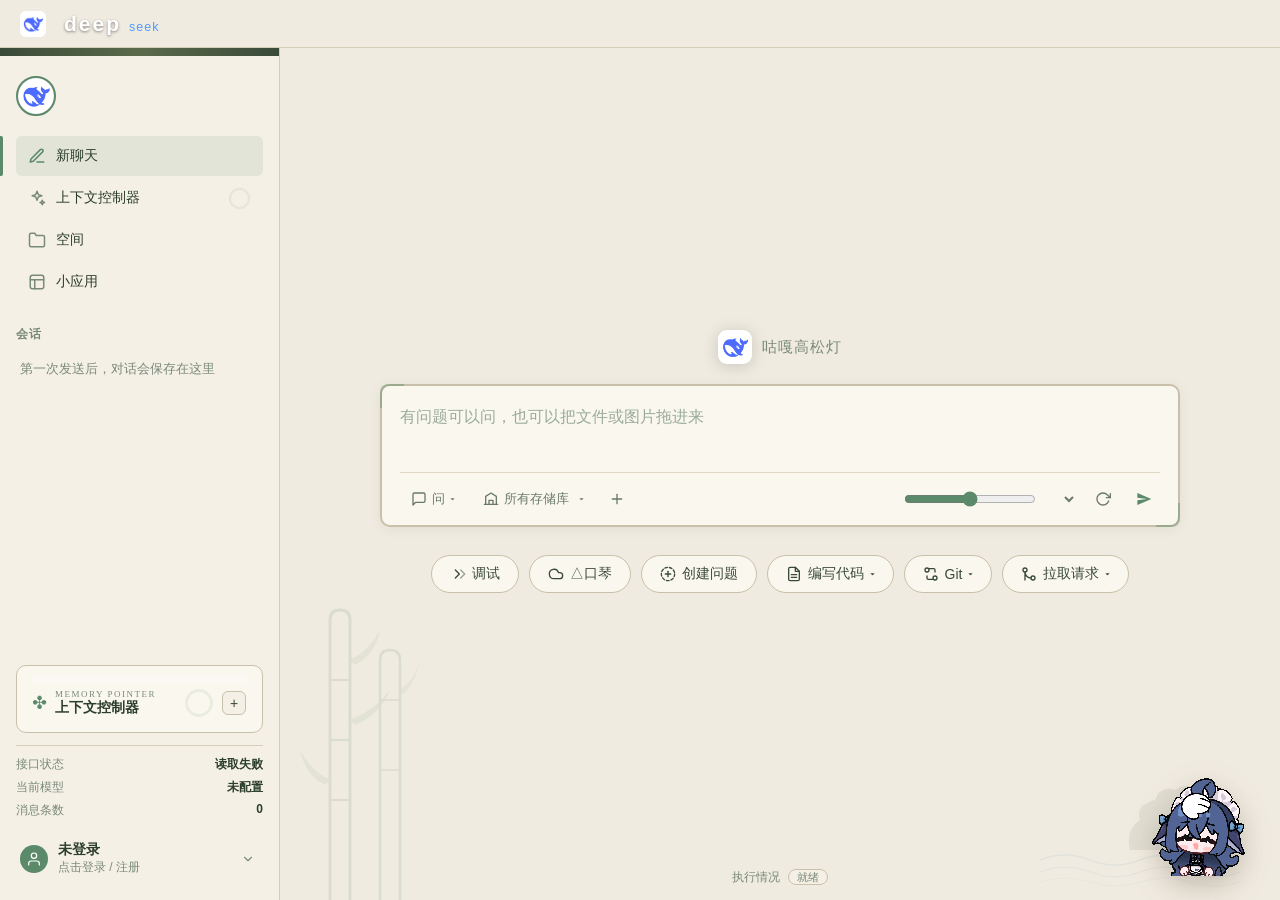
==== index.html @ 3980b086 "Add files via upload" ====
<!DOCTYPE html>
<html lang="zh-CN" data-theme="jiangnan">
<head>
<meta charset="UTF-8">
<meta name="viewport" content="width=device-width, initial-scale=1.0">
<title>DSH大骚货频道</title>
<link rel="stylesheet" href="https://miaoda.feishu.cn/fonts/css2?family=Noto+Serif+SC:wght@400;600;700;900&family=Noto+Sans+SC:wght@300;400;500;700&display=swap">
<link rel="stylesheet" href="/theme.css">
<link rel="stylesheet" href="/app.css">
<link rel="stylesheet" href="/pet.css">
<link rel="stylesheet" href="/auth.css">
</head>
<body>

<!-- ===== 顶部标题栏 ===== -->
<div class="theme-bar">
  <!-- 左上角 Logo：换成自己的图片 → 改 web/theme.js 顶部的 BRAND_LOGO_SRC（详见 web/assets/brand/README.md） -->
  <img id="brandLogo" class="brand-logo" src="/assets/brand/logo.svg" alt="" draggable="false" />
  <!-- Logo 后面的两段标题：第一段加粗白字更大，第二段常规蓝字更小，两段文字底部对齐（基线对齐）。
       改文案直接改这两行即可。 -->
  <div class="brand-title" aria-label="deepseek">
    <span class="brand-title-main">deep</span><span class="brand-title-sub">seek</span>
  </div>
</div>

<div class="app">
  <!-- ===== 左侧边栏 ===== -->
  <aside class="sidebar">
    <!-- 左侧圆标：换成自己的图片 → 改 web/theme.js 顶部的 BRAND_MARK_SRC（详见 web/assets/brand/README.md） -->
    <div class="sidebar-avatar"><img id="brandMark" class="brand-mark" src="/assets/brand/logo.svg" alt="DSH" draggable="false" /></div>

    <nav class="sidebar-nav" aria-label="主导航">
      <button class="nav-item" type="button" id="navNewChat">
        <svg viewBox="0 0 24 24" fill="none" stroke-width="2" stroke-linecap="round" stroke-linejoin="round"><path d="M12 20h9"/><path d="M16.5 3.5a2.121 2.121 0 0 1 3 3L7 19l-4 1 1-4L16.5 3.5z"/></svg>
        新聊天
      </button>
      <button class="nav-item" type="button" id="navController" aria-expanded="false" aria-controls="contextController">
        <svg viewBox="0 0 24 24" fill="none" stroke-width="2" stroke-linecap="round" stroke-linejoin="round"><path d="M12 3l1.9 4.6L18.5 9l-4.6 1.4L12 15l-1.9-4.6L5.5 9l4.6-1.4z"/><path d="M19 15l.95 2.3L22 18l-2.05.7L19 21l-.95-2.3L16 18l2.05-.7z"/></svg>
        上下文控制器
        <!-- 占用率改成圈形进度条，鼠标移上去才显示百分比（数字由 app.js 更新） -->
        <span class="ring-badge nav-ring" id="navControllerRing" role="img" aria-label="上下文占用 0%" data-tip="0%">
          <svg viewBox="0 0 36 36" aria-hidden="true"><circle class="ring-track" cx="18" cy="18" r="15"></circle><circle class="ring-bar" id="navRingBar" cx="18" cy="18" r="15"></circle></svg>
        </span>
      </button>
      <button class="nav-item" type="button" id="navSpace">
        <svg viewBox="0 0 24 24" fill="none" stroke-width="2" stroke-linecap="round" stroke-linejoin="round"><path d="M22 19a2 2 0 0 1-2 2H4a2 2 0 0 1-2-2V5a2 2 0 0 1 2-2h5l2 3h9a2 2 0 0 1 2 2z"/></svg>
        空间
      </button>
      <!-- 预留的小应用页入口：点击 = location.href="/lab"（替换当前页，不新开标签）。
           新应用的接入点全在 web/lab.js（顶部 LAB_APP）与 web/assets/lab/，详见 web/lab/README.md -->
      <button class="nav-item" type="button" id="navLab" title="打开预留的小应用页（当前页替换）">
        <svg viewBox="0 0 24 24" fill="none" stroke-width="2" stroke-linecap="round" stroke-linejoin="round"><rect x="3" y="3" width="18" height="18" rx="3"/><path d="M3 9h18"/><path d="M9 21V9"/></svg>
        小应用
      </button>
    </nav>

    <div class="history-group">会话</div>
    <div id="savedConversation" class="history-list" aria-live="polite">
      <div class="history-empty">第一次发送后，对话会保存在这里</div>
    </div>
    <span id="savedConversationMeta" class="visually-hidden">等待第一段对话</span>

    <!-- 上下文控制器：收起时仍显示记忆占用可视化 -->
    <section id="contextController" class="context-controller collapsed" aria-label="上下文控制器">
      <div id="controllerHandle" class="controller-head" title="上下文控制器">
        <span class="controller-pin">✣</span>
        <div class="controller-title">
          <span class="kicker">MEMORY POINTER</span>
          <h3>上下文控制器</h3>
        </div>
        <!-- 同样是圈形进度条：悬停显示百分比 -->
        <span class="ring-badge controller-ring" id="collapsedPercent" role="img" aria-label="上下文占用 0%" data-tip="0%">
          <svg viewBox="0 0 36 36" aria-hidden="true"><circle class="ring-track" cx="18" cy="18" r="15"></circle><circle class="ring-bar" id="collapsedRingBar" cx="18" cy="18" r="15"></circle></svg>
        </span>
        <button id="toggleController" class="icon-button" type="button" aria-label="展开或收起控制器">+</button>
        <span class="controller-progress"><i id="collapsedBar"></i></span>
      </div>
      <div class="controller-body">
        <div class="memory-meter">
          <div class="meter-label"><span>记忆占用</span><strong id="memoryPercent">0%</strong></div>
          <div class="meter"><i id="memoryBar"></i></div>
        </div>
        <label class="range-label" for="keepRecent">保留最近 <output id="keepRecentValue">8</output> 条消息</label>
        <input id="keepRecent" type="range" min="2" max="20" value="8" />
        <button id="compressButton" class="compress-button" type="button">▦ 立即压缩上下文</button>
        <button id="clearContextButton" class="delete-button" type="button">✕ 清空当前上下文</button>
        <p id="compressionNote" class="controller-note">压缩会把较早消息整理成摘要，最近对话保持原样。</p>
      </div>
    </section>

    <div class="sidebar-status">
      <div><span>接口状态</span><strong id="connectionLabel">读取中</strong></div>
      <div><span>当前模型</span><strong id="activeModel">读取中</strong></div>
      <div><span>消息条数</span><strong id="messageCount">0</strong></div>
    </div>

    <div class="sidebar-bottom">
      <div class="user-row" id="userRow" role="button" tabindex="0">
        <div class="user-avatar" id="userAvatar" aria-hidden="true">
          <svg viewBox="0 0 24 24" fill="none" stroke-width="1.8" stroke-linecap="round" stroke-linejoin="round"><path d="M20 21v-2a4 4 0 0 0-4-4H8a4 4 0 0 0-4 4v2"/><circle cx="12" cy="7" r="4"/></svg>
        </div>
        <div class="user-info">
          <div class="name" id="userName">未登录</div>
          <div class="sub" id="userSub">点击登录 / 注册</div>
        </div>
        <svg class="arrow" viewBox="0 0 24 24" fill="none" stroke-width="2" stroke-linecap="round" stroke-linejoin="round"><polyline points="6 9 12 15 18 9"/></svg>
      </div>
      <div class="user-menu" id="userMenu">
        <div class="user-menu-title">界面风格</div>
        <div class="user-menu-item" data-theme-menu="jiangnan"><span class="theme-dot" style="background:#5a8a6a"></span>江南园林<span class="check">✓</span></div>
        <div class="user-menu-item" data-theme-menu="palace"><span class="theme-dot" style="background:#b8860b"></span>皇家宫廷<span class="check">✓</span></div>
        <div class="user-menu-item" data-theme-menu="huizhou"><span class="theme-dot" style="background:#5a5a50"></span>徽派民居<span class="check">✓</span></div>
        <div class="user-menu-item" data-theme-menu="minnan"><span class="theme-dot" style="background:#b5493a"></span>闽南古厝<span class="check">✓</span></div>
        <div class="user-menu-item" data-theme-menu="zen"><span class="theme-dot" style="background:#6b8e5a"></span>禅意寺院<span class="check">✓</span></div>
        <div class="user-menu-divider"></div>
        <div class="user-menu-item" data-menu-url="/tuner" title="打开 /tuner 页面，自己调聊天气泡和输入框的不透明度">
          <svg class="icon" viewBox="0 0 24 24" fill="none" stroke-width="2" stroke-linecap="round" stroke-linejoin="round"><circle cx="12" cy="12" r="9"/><path d="M12 3v18"/><path d="M3 12h18" opacity=".5"/></svg>
          聊天透明度调节
        </div>
        <div class="user-menu-divider"></div>
        <div class="user-menu-item" data-menu-action="个人设置">
          <svg class="icon" viewBox="0 0 24 24" fill="none" stroke-width="2" stroke-linecap="round" stroke-linejoin="round"><circle cx="12" cy="12" r="3"/><path d="M19.4 15a1.65 1.65 0 0 0 .33 1.82l.06.06a2 2 0 0 1 0 2.83 2 2 0 0 1-2.83 0l-.06-.06a1.65 1.65 0 0 0-1.82-.33 1.65 1.65 0 0 0-1 1.51V21a2 2 0 0 1-2 2 2 2 0 0 1-2-2v-.09A1.65 1.65 0 0 0 9 19.4a1.65 1.65 0 0 0-1.82.33l-.06.06a2 2 0 0 1-2.83 0 2 2 0 0 1 0-2.83l.06-.06a1.65 1.65 0 0 0 .33-1.82 1.65 1.65 0 0 0-1.51-1H3a2 2 0 0 1-2-2 2 2 0 0 1 2-2h.09A1.65 1.65 0 0 0 4.6 9a1.65 1.65 0 0 0-.33-1.82l-.06-.06a2 2 0 0 1 0-2.83 2 2 0 0 1 2.83 0l.06.06a1.65 1.65 0 0 0 1.82.33H9a1.65 1.65 0 0 0 1-1.51V3a2 2 0 0 1 2-2 2 2 0 0 1 2 2v.09a1.65 1.65 0 0 0 1 1.51 1.65 1.65 0 0 0 1.82-.33l.06-.06a2 2 0 0 1 2.83 0 2 2 0 0 1 0 2.83l-.06.06a1.65 1.65 0 0 0-.33 1.82V9a1.65 1.65 0 0 0 1.51 1H21a2 2 0 0 1 2 2 2 2 0 0 1-2 2h-.09a1.65 1.65 0 0 0-1.51 1z"/></svg>
          个人设置
        </div>
        <div class="user-menu-item" data-menu-action="登录 / 注册" id="menuLoginItem">
          <svg class="icon" viewBox="0 0 24 24" fill="none" stroke-width="2" stroke-linecap="round" stroke-linejoin="round"><path d="M15 3h4a2 2 0 0 1 2 2v14a2 2 0 0 1-2 2h-4"/><polyline points="10 17 15 12 10 7"/><line x1="15" y1="12" x2="3" y2="12"/></svg>
          登录 / 注册
        </div>
        <div class="user-menu-item" data-menu-action="消息通知">
          <svg class="icon" viewBox="0 0 24 24" fill="none" stroke-width="2" stroke-linecap="round" stroke-linejoin="round"><path d="M18 8A6 6 0 0 0 6 8c0 7-3 9-3 9h18s-3-2-3-9"/><path d="M13.73 21a2 2 0 0 1-3.46 0"/></svg>
          消息通知
        </div>
        <div class="user-menu-divider"></div>
        <div class="user-menu-item" data-menu-action="帮助与反馈">
          <svg class="icon" viewBox="0 0 24 24" fill="none" stroke-width="2" stroke-linecap="round" stroke-linejoin="round"><circle cx="12" cy="12" r="10"/><path d="M9.09 9a3 3 0 0 1 5.83 1c0 2-3 3-3 3"/><line x1="12" y1="17" x2="12.01" y2="17"/></svg>
          帮助与反馈
        </div>
        <div class="user-menu-item danger" data-menu-action="退出登录">
          <svg class="icon" viewBox="0 0 24 24" fill="none" stroke-width="2" stroke-linecap="round" stroke-linejoin="round"><path d="M9 21H5a2 2 0 0 1-2-2V5a2 2 0 0 1 2-2h4"/><polyline points="16 17 21 12 16 7"/><line x1="21" y1="12" x2="9" y2="12"/></svg>
          退出登录
        </div>
      </div>
    </div>
  </aside>

  <!-- ===== 右侧主区：整区为对话框 ===== -->
  <main class="main">
    <div class="main-decor" aria-hidden="true">
      <!-- 江南园林：竹子 + 水波纹 + 假山 -->
      <svg class="decor-jiangnan" style="left:20px;bottom:0;width:120px;height:300px;opacity:.15" viewBox="0 0 120 300" fill="none">
        <path d="M30 300 L30 20 Q30 10 40 10 Q50 10 50 20 L50 300" stroke="#5a8a6a" stroke-width="3"/>
        <path d="M30 80 L50 80" stroke="#5a8a6a" stroke-width="2"/>
        <path d="M30 140 L50 140" stroke="#5a8a6a" stroke-width="2"/>
        <path d="M30 200 L50 200" stroke="#5a8a6a" stroke-width="2"/>
        <path d="M50 60 Q70 50 80 30 Q75 55 55 65" fill="#5a8a6a" opacity=".6"/>
        <path d="M50 120 Q75 110 90 90 Q80 115 55 125" fill="#5a8a6a" opacity=".6"/>
        <path d="M30 180 Q10 170 0 150 Q5 175 25 185" fill="#5a8a6a" opacity=".6"/>
        <path d="M80 300 L80 60 Q80 50 90 50 Q100 50 100 60 L100 300" stroke="#5a8a6a" stroke-width="2.5"/>
        <path d="M80 100 L100 100" stroke="#5a8a6a" stroke-width="1.5"/>
        <path d="M80 170 L100 170" stroke="#5a8a6a" stroke-width="1.5"/>
        <path d="M100 90 Q115 80 120 60 Q115 85 102 95" fill="#5a8a6a" opacity=".5"/>
      </svg>
      <svg class="decor-jiangnan" style="right:40px;bottom:10px;width:200px;height:60px;opacity:.12" viewBox="0 0 200 60" fill="none">
        <path d="M0 30 Q25 20 50 30 Q75 40 100 30 Q125 20 150 30 Q175 40 200 30" stroke="#7ba7c4" stroke-width="1.5" fill="none"/>
        <path d="M0 42 Q25 32 50 42 Q75 52 100 42 Q125 32 150 42 Q175 52 200 42" stroke="#7ba7c4" stroke-width="1" fill="none"/>
        <path d="M0 52 Q25 44 50 52 Q75 60 100 52 Q125 44 150 52 Q175 60 200 52" stroke="#7ba7c4" stroke-width="1" fill="none" opacity=".6"/>
      </svg>
      <svg class="decor-jiangnan" style="right:60px;bottom:50px;width:100px;height:80px;opacity:.1" viewBox="0 0 100 80" fill="#5a6a5a">
        <path d="M10 80 Q5 60 20 50 Q15 35 35 30 Q40 15 55 20 Q70 10 80 25 Q95 30 90 50 Q95 65 85 80 Z"/>
      </svg>

      <!-- 皇家宫廷：云龙纹 + 角花 -->
      <svg class="decor-palace" style="left:30px;top:60px;width:160px;height:160px;opacity:.08" viewBox="0 0 160 160" fill="none">
        <circle cx="80" cy="80" r="70" stroke="#b8860b" stroke-width="2"/>
        <path d="M40 80 Q50 50 80 50 Q110 50 120 80 Q110 110 80 110 Q50 110 40 80" stroke="#b8860b" stroke-width="1.5" fill="none"/>
        <path d="M55 80 Q62 62 80 62 Q98 62 105 80 Q98 98 80 98 Q62 98 55 80" stroke="#b8860b" stroke-width="1" fill="none"/>
        <path d="M80 30 L80 45 M80 115 L80 130 M30 80 L45 80 M115 80 L130 80" stroke="#b8860b" stroke-width="2"/>
      </svg>
      <svg class="decor-palace" style="right:30px;top:60px;width:160px;height:160px;opacity:.08" viewBox="0 0 160 160" fill="none">
        <circle cx="80" cy="80" r="70" stroke="#b8860b" stroke-width="2"/>
        <path d="M40 80 Q50 50 80 50 Q110 50 120 80 Q110 110 80 110 Q50 110 40 80" stroke="#b8860b" stroke-width="1.5" fill="none"/>
        <path d="M80 30 L80 45 M80 115 L80 130 M30 80 L45 80 M115 80 L130 80" stroke="#b8860b" stroke-width="2"/>
      </svg>
      <svg class="decor-palace" style="left:0;top:48px;width:80px;height:80px;opacity:.15" viewBox="0 0 80 80" fill="none">
        <path d="M0 0 L80 0 L80 10 L10 10 L10 80 L0 80 Z" fill="#8c2318"/>
        <path d="M20 20 Q40 20 40 40 Q40 20 60 20 Q60 40 40 40 Q60 40 60 60 Q40 60 40 40 Q40 60 20 60 Q20 40 40 40 Q20 40 20 20" fill="#d4a017" opacity=".5"/>
      </svg>

      <!-- 徽派民居：水墨晕染 + 马头墙 -->
      <svg class="decor-huizhou" style="right:0;top:48px;width:300px;height:200px;opacity:.06" viewBox="0 0 300 200">
        <ellipse cx="200" cy="80" rx="120" ry="60" fill="#3a3a3a"/>
        <ellipse cx="250" cy="120" rx="80" ry="40" fill="#3a3a3a" opacity=".7"/>
      </svg>
      <svg class="decor-huizhou" style="left:0;bottom:0;width:100%;height:40px;opacity:.08" viewBox="0 0 800 40" preserveAspectRatio="none">
        <path d="M0 40 L0 25 L60 25 L60 10 L120 10 L120 20 L200 20 L200 5 L280 5 L280 18 L360 18 L360 12 L440 12 L440 22 L520 22 L520 8 L600 8 L600 20 L680 20 L680 15 L760 15 L760 25 L800 25 L800 40 Z" fill="#2a2a2a"/>
      </svg>

      <!-- 闽南古厝：燕尾脊 + 剪粘花 -->
      <svg class="decor-minnan" style="left:50%;top:48px;transform:translateX(-50%);width:400px;height:50px;opacity:.12" viewBox="0 0 400 50" fill="none">
        <path d="M0 50 Q20 40 30 20 Q40 35 60 30 L340 30 Q360 35 370 20 Q380 40 400 50" stroke="#8a3528" stroke-width="3" fill="none"/>
        <path d="M60 30 L340 30 L335 38 L65 38 Z" fill="#b5493a" opacity=".5"/>
        <path d="M180 30 Q200 15 220 30" stroke="#d4a017" stroke-width="2" fill="none"/>
      </svg>
      <svg class="decor-minnan" style="right:40px;bottom:60px;width:80px;height:80px;opacity:.15" viewBox="0 0 80 80">
        <circle cx="40" cy="40" r="30" fill="none" stroke="#d4a017" stroke-width="2"/>
        <path d="M40 15 L45 35 L65 40 L45 45 L40 65 L35 45 L15 40 L35 35 Z" fill="#b5493a" opacity=".6"/>
        <circle cx="40" cy="40" r="8" fill="#d4a017"/>
      </svg>

      <!-- 禅意寺院：石灯笼 + 竹影 -->
      <svg class="decor-zen" style="left:30px;bottom:30px;width:80px;height:160px;opacity:.12" viewBox="0 0 80 160" fill="#4a3e30">
        <rect x="30" y="140" width="20" height="15" rx="2"/>
        <rect x="25" y="125" width="30" height="8" rx="1"/>
        <rect x="28" y="80" width="24" height="45" rx="2"/>
        <rect x="22" y="70" width="36" height="10" rx="2"/>
        <path d="M18 70 L40 45 L62 70 Z"/>
        <rect x="36" y="35" width="8" height="12" rx="1"/>
        <circle cx="40" cy="28" r="6"/>
      </svg>
      <svg class="decor-zen" style="right:20px;top:60px;width:100px;height:250px;opacity:.1" viewBox="0 0 100 250" fill="none">
        <path d="M50 250 L50 20" stroke="#6b8e5a" stroke-width="3"/>
        <path d="M50 70 L50 75 M50 130 L50 135 M50 190 L50 195" stroke="#6b8e5a" stroke-width="2"/>
        <path d="M50 50 Q70 40 85 20 Q78 45 55 55" fill="#6b8e5a" opacity=".5"/>
        <path d="M50 110 Q30 100 15 80 Q22 105 45 115" fill="#6b8e5a" opacity=".5"/>
        <path d="M50 170 Q75 160 90 140 Q82 165 55 175" fill="#6b8e5a" opacity=".5"/>
      </svg>
    </div>

    <!-- 聊天背景层：由「思考强度」档位决定图片（需开启右侧开关） -->
    <div class="chat-bg" id="chatBg" aria-hidden="true"></div>

    <!-- 拖拽文件到页面任意位置时出现的提示层（app.js 控制 .main 上的 drop-active） -->
    <div class="drop-overlay" id="dropOverlay" aria-hidden="true">
      <div class="drop-card">
        <svg viewBox="0 0 24 24" fill="none" stroke="currentColor" stroke-width="1.6" stroke-linecap="round" stroke-linejoin="round"><path d="M21 15v4a2 2 0 0 1-2 2H5a2 2 0 0 1-2-2v-4"/><polyline points="7 10 12 15 17 10"/><line x1="12" y1="15" x2="12" y2="3"/></svg>
        <strong>松开即可添加文件</strong>
        <span>文本会读成附件内容，图片会生成小预览</span>
      </div>
    </div>

    <section class="conversation-workspace" id="conversationWorkspace">
      <!-- 对话消息流（有消息后铺满右侧） -->
      <div id="messages" class="messages" aria-live="polite"></div>

      <!-- 输入区：初始居中，开聊后沉入底部 -->
      <div class="center-content" id="centerContent">
        <!-- 小 logo + 一句话同排显示（logo + 文字），图片地址跟左上角同一个常量 BRAND_LOGO_SRC -->
        <div class="center-head">
          <div class="center-icon">
            <img id="centerLogo" class="center-logo" src="/assets/brand/logo.svg" alt="" draggable="false" />
          </div>
          <p class="center-slogan">咕嘎高松灯</p>
        </div>

        <form id="chatForm" class="input-frame">
          <!-- 拖进来的文件 / 图片会变成这里的「附件小卡片」，发送时一起带给模型 -->
          <div id="attachList" class="attach-list" hidden></div>
          <textarea id="messageInput" class="input-area" rows="2" placeholder="有问题可以问，也可以把文件或图片拖进来" aria-label="输入消息"></textarea>
          <div class="input-toolbar">
            <div class="toolbar-left">
              <!-- 「问」：点开是随机日常问题，点一条只会填进输入框，不会自动发送（逻辑在 app.js 的 setupAskMenu） -->
              <button class="tb-btn" type="button" id="askButton" aria-haspopup="true" aria-expanded="false" aria-controls="askMenu" title="随机日常问题">
                <svg viewBox="0 0 24 24" fill="none" stroke="currentColor" stroke-width="2" stroke-linecap="round" stroke-linejoin="round"><path d="M21 15a2 2 0 0 1-2 2H7l-4 4V5a2 2 0 0 1 2-2h14a2 2 0 0 1 2 2z"/></svg>
                问 <span style="font-size:10px">▾</span>
              </button>
              <!-- 随机问题菜单（内容由 app.js 生成，默认收起） -->
              <div class="ask-menu" id="askMenu" role="menu" hidden></div>
              <button class="tb-btn" type="button" id="repoButton" title="选择要保存到本机的文件夹（默认保存位置）">
                <svg viewBox="0 0 24 24" fill="none" stroke="currentColor" stroke-width="2" stroke-linecap="round" stroke-linejoin="round"><path d="M2 20h20"/><path d="M4 20V8l8-5 8 5v12"/><path d="M9 20v-6h6v6"/></svg>
                所有存储库 <span id="repoName" class="repo-name"></span> <span style="font-size:10px">▾</span>
              </button>
              <button class="tb-btn plus" type="button" id="attachButton" title="添加文件 / 图片（也可以直接拖进输入框）">
                <svg viewBox="0 0 24 24" fill="none" stroke="currentColor" stroke-width="2" stroke-linecap="round"><line x1="12" y1="5" x2="12" y2="19"/><line x1="5" y1="12" x2="19" y2="12"/></svg>
              </button>
              <!-- 「＋」和拖拽共用的隐藏文件选择框 -->
              <input id="attachInput" type="file" multiple hidden />
            </div>
            <div class="toolbar-right">
              <!-- 思考强度：只保留一条可拖动的条，放在模型选择左边（真实作用于模型的 thinking / reasoning_effort / max_tokens） -->
              <div class="mind-inline">
                <input id="mindRange" class="mind-range" type="range" min="1" max="5" step="1" value="3"
                       aria-label="思考强度" title="思考强度（拖动即可真实调整模型的思考长度与 token 消耗）" />
              </div>
              <select id="modelSelect" class="model-select" aria-label="选择模型" title="选择聊天模型"></select>
              <button class="tb-btn" type="button" id="scrollLatestBtn" title="回到最新">
                <svg viewBox="0 0 24 24" fill="none" stroke="currentColor" stroke-width="2" stroke-linecap="round" stroke-linejoin="round"><polyline points="23 4 23 10 17 10"/><path d="M20.49 15a9 9 0 1 1-2.12-9.36L23 10"/></svg>
              </button>
              <button id="sendButton" class="tb-btn send" type="submit" title="发送">
                <svg viewBox="0 0 24 24" fill="currentColor"><path d="M2.01 21L23 12 2.01 3 2 10l15 2-15 2z"/></svg>
              </button>
            </div>
          </div>
        </form>

        <div class="quick-actions">
          <button class="qa-btn" type="button">
            <svg viewBox="0 0 24 24" fill="none" stroke="currentColor" stroke-width="2" stroke-linecap="round" stroke-linejoin="round"><path d="m8 18 6-6-6-6"/><path d="m16 18 6-6-6-6" opacity=".5"/></svg>
            调试
          </button>
          <button class="qa-btn" type="button">
            <svg viewBox="0 0 24 24" fill="none" stroke="currentColor" stroke-width="2" stroke-linecap="round" stroke-linejoin="round"><path d="M17.5 19H9a7 7 0 1 1 6.71-9h1.79a4.5 4.5 0 1 1 0 9Z"/></svg>
            △口琴
          </button>
          <button class="qa-btn" type="button">
            <svg viewBox="0 0 24 24" fill="none" stroke="currentColor" stroke-width="2" stroke-linecap="round" stroke-linejoin="round"><circle cx="12" cy="12" r="10" stroke-dasharray="4 3"/><line x1="12" y1="8" x2="12" y2="16"/><line x1="8" y1="12" x2="16" y2="12"/></svg>
            创建问题
          </button>
          <button class="qa-btn" type="button">
            <svg viewBox="0 0 24 24" fill="none" stroke="currentColor" stroke-width="2" stroke-linecap="round" stroke-linejoin="round"><path d="M14 2H6a2 2 0 0 0-2 2v16a2 2 0 0 0 2 2h12a2 2 0 0 0 2-2V8z"/><polyline points="14 2 14 8 20 8"/><line x1="16" y1="13" x2="8" y2="13"/><line x1="16" y1="17" x2="8" y2="17"/></svg>
            编写代码 <span style="font-size:10px">▾</span>
          </button>
          <button class="qa-btn" type="button">
            <svg viewBox="0 0 24 24" fill="none" stroke="currentColor" stroke-width="2" stroke-linecap="round" stroke-linejoin="round"><circle cx="18" cy="18" r="3"/><circle cx="6" cy="6" r="3"/><path d="M18 9V6a2 2 0 0 0-2-2H8"/><path d="M6 15v3a2 2 0 0 0 2 2h8"/></svg>
            Git <span style="font-size:10px">▾</span>
          </button>
          <button class="qa-btn" type="button">
            <svg viewBox="0 0 24 24" fill="none" stroke="currentColor" stroke-width="2" stroke-linecap="round" stroke-linejoin="round"><circle cx="18" cy="18" r="3"/><circle cx="6" cy="6" r="3"/><path d="M6 21V9a9 9 0 0 0 9 9"/></svg>
            拉取请求 <span style="font-size:10px">▾</span>
          </button>
        </div>
      </div>

      <p class="footer-note">执行情况<span id="typingState" class="typing-state">就绪</span></p>
    </section>
  </main>
</div>

<!-- 登录 / 注册弹窗 -->
<div class="auth-mask" id="authMask" aria-hidden="true">
  <div class="auth-card" role="dialog" aria-modal="true" aria-labelledby="authTitle">
    <button class="auth-close" id="authClose" type="button" aria-label="关闭">×</button>
    <div class="auth-logo">大肥鱼频道</div>
    <h2 class="auth-title" id="authTitle">欢迎回来</h2>
    <p class="auth-subtitle" id="authSubtitle">登录后，左下角会显示你的头像和名字</p>

    <div class="auth-tabs" id="authTabs">
      <button class="auth-tab is-active" type="button" data-auth-tab="register">手机号注册</button>
      <button class="auth-tab" type="button" data-auth-tab="login">手机号登录</button>
    </div>

    <form class="auth-form" id="authForm" novalidate>
      <label class="auth-field">
        <span class="auth-label">手机号</span>
        <input id="authPhone" class="auth-input" type="tel" inputmode="numeric" maxlength="11" placeholder="请输入 11 位手机号" autocomplete="tel" />
      </label>

      <label class="auth-field" data-register-only>
        <span class="auth-label">验证码</span>
        <span class="auth-code-row">
          <input id="authCode" class="auth-input" type="text" inputmode="numeric" maxlength="6" placeholder="6 位验证码" />
          <button id="authSendCode" class="auth-code-btn" type="button">获取验证码</button>
        </span>
      </label>

      <label class="auth-field">
        <span class="auth-label">密码</span>
        <input id="authPassword" class="auth-input" type="password" maxlength="32" placeholder="至少 6 位" autocomplete="current-password" />
      </label>

      <label class="auth-field" data-register-only>
        <span class="auth-label">昵称</span>
        <input id="authName" class="auth-input" type="text" maxlength="16" placeholder="显示在左下角的名字（可留空）" />
      </label>

      <p class="auth-note" id="authNote" role="status"></p>
      <button class="auth-submit" id="authSubmit" type="submit">注册并登录</button>
    </form>

    <div class="auth-divider"><span>或</span></div>
    <button class="auth-wechat" id="authWechat" type="button">
      <svg viewBox="0 0 24 24" fill="currentColor" aria-hidden="true"><path d="M8.7 4C4.9 4 1.8 6.6 1.8 9.8c0 1.8 1 3.4 2.6 4.5l-.7 2 2.3-1.2c.8.2 1.6.3 2.4.3h.5a5.6 5.6 0 0 1-.2-1.5c0-3.1 3-5.6 6.7-5.6h.6C15.4 5.7 12.4 4 8.7 4Zm-2.3 3.4a.9.9 0 1 1 0 1.8.9.9 0 0 1 0-1.8Zm4.6 0a.9.9 0 1 1 0 1.8.9.9 0 0 1 0-1.8Z"/><path d="M22.2 14c0-2.7-2.7-4.9-5.9-4.9s-5.9 2.2-5.9 4.9 2.7 4.9 5.9 4.9c.7 0 1.4-.1 2-.3l1.9 1-.5-1.7c1.5-.9 2.5-2.3 2.5-3.9Zm-7.8-1.6a.8.8 0 1 1 0 1.6.8.8 0 0 1 0-1.6Zm3.9 0a.8.8 0 1 1 0 1.6.8.8 0 0 1 0-1.6Z"/></svg>
      微信登录
    </button>
    <p class="auth-tip" id="authWechatTip">检测中…</p>
  </div>
</div>

<!-- 设置弹窗：个人信息在账号与登录上面 -->
<div class="auth-mask" id="settingsMask" aria-hidden="true">
  <div class="auth-card" role="dialog" aria-modal="true" aria-labelledby="settingsTitle">
    <button class="auth-close" id="settingsClose" type="button" aria-label="关闭">×</button>
    <div class="auth-logo">大肥鱼频道</div>
    <h2 class="auth-title" id="settingsTitle">设置</h2>
    <p class="auth-subtitle">管理个人信息与登录方式</p>

    <!-- ① 个人信息 -->
    <section class="settings-section">
      <div class="settings-section-title">个人信息</div>
      <div class="settings-profile">
        <div class="auth-account-avatar" id="profileAvatar"></div>
        <div>
          <div class="auth-account-name" id="profileName">未登录</div>
          <div class="auth-account-phone" id="profilePhone">登录后可设置头像与昵称</div>
        </div>
      </div>
      <label class="auth-field">
        <span class="auth-label">昵称</span>
        <input id="profileNameInput" class="auth-input" type="text" maxlength="16" placeholder="显示在左下角的名字" disabled />
      </label>
      <label class="auth-field">
        <span class="auth-label">头像</span>
        <span class="auth-upload-row">
          <input id="profileAvatarFile" type="file" accept="image/*" hidden />
          <button class="auth-code-btn" id="profileAvatarBtn" type="button" disabled>选择图片</button>
          <button class="auth-code-btn ghost" id="profileAvatarClear" type="button" disabled>恢复默认</button>
        </span>
      </label>
      <p class="auth-note" id="profileNote" role="status"></p>
      <button class="auth-submit" id="profileSave" type="button" disabled>保存个人信息</button>
    </section>

    <div class="settings-divider"></div>

    <!-- ② 账号与登录 -->
    <section class="settings-section">
      <div class="settings-section-title">账号与登录</div>
      <p class="settings-state" id="accountState">当前未登录</p>
      <button class="auth-submit" id="settingsLogin" type="button">登录 / 注册</button>
      <button class="auth-logout" id="settingsLogout" type="button" hidden>退出登录</button>
    </section>

    <div class="settings-divider"></div>

    <!-- ③ 思考强度与背景（输入框里只留一条可拖动的条，其余细节放这里） -->
    <section class="settings-section">
      <div class="settings-section-title">思考强度与背景</div>
      <p class="settings-state" id="mindSettingState">当前：均衡</p>
      <div class="mind-nodes" id="mindNodes" aria-label="思考强度档位"></div>
      <label class="mind-switch" title="开启后，切换档位会同时把聊天背景换成该档位的图片">
        <input type="checkbox" id="mindBgToggle" />
        <span class="mind-switch-track" aria-hidden="true"><i></i></span>
        <span class="mind-switch-text">背景随思考强度更换</span>
      </label>
      <p class="mind-usage" id="mindUsage">档位越高思维链越长，消耗的 token 与费用越多。</p>
    </section>
  </div>
</div>

<!-- 小宠物（点击互动） -->
<div id="pet" class="pet" role="button" tabindex="0" aria-label="小宠物，鼠标悬停查看余额和今日使用金额，点击可以和它说话">
  <div id="petBubble" class="pet-bubble" aria-live="polite"></div>
  <div id="petBody" class="pet-body"><img id="petImage" class="pet-image" alt="" draggable="false" /><div class="pet-fallback" aria-hidden="true"><span class="pet-fallback-hint">放 pet.png</span></div></div>
</div>

<!-- 不透明度调节的读写都在 tuner-store.js（页面地址 /tuner），必须先于其他脚本加载 -->
<script src="/tuner-store.js"></script>
<script src="/app.js"></script>
<script src="/theme.js"></script>
<script src="/auth.js"></script>
<script src="/pet.js"></script>
</body>
</html>
---- theme.css ----
/* ========== 全局重置与变量 ========== */
*,*::before,*::after{margin:0;padding:0;box-sizing:border-box}
/* hidden 属性兜底：组件自带的 display:flex/block 会盖掉 hidden 属性，
   导致「登录后隐藏 登录/注册 按钮」失效（左下角菜单项、设置弹窗里的按钮都踩过这个坑）。
   Normalize 也是这么做的，这条必须放在组件样式之前先声明。 */
[hidden]{display:none !important}
/* ── 自定义字体 Grasser ──────────────────────────────────────────────
   把字体文件放进 web/assets/fonts/（文件名用 Grasser.woff2 / Grasser.ttf / Grasser.otf 任一个），
   页面上的「聊天正文、logo 后面的标题、宠物气泡」就会自动用它。
   也可以把字体装进系统（家族名 Grasser），local() 那一项会直接命中。
   文件还没放时自动退回楷体兜底，不会报错。 */
@font-face{
  font-family:"Grasser";
  src:local("Grasser"),
      url("/assets/fonts/Grasser.woff2") format("woff2"),
      url("/assets/fonts/Grasser.ttf") format("truetype"),
      url("/assets/fonts/Grasser.otf") format("opentype");
  font-display:swap;
}
/* ── 思源黑体 ───────────────────────────────────────────────────
   「logo 后面的文字（左上角两段标题 + 中央一句话）」「宠物头顶气泡」都用它。
   优先级：系统里的思源黑体 / Source Han Sans SC → 目录里的字体文件 → Noto Sans SC 兜底。
   想用自定义文件：把字体放到 web/assets/fonts/ 并命名为下面两个名字之一（见该目录 README）。
   文件没放不会报错：local() 命中就直接用系统字体，否则只是控制台几条 404。 */
@font-face{
  font-family:"Source Han Sans SC";
  src:local("Source Han Sans SC"),
      local("Source Han Sans CN"),
      local("思源黑体"),
      url("/assets/fonts/SourceHanSansSC-Regular.woff2") format("woff2"),
      url("/assets/fonts/SourceHanSansSC-Regular.otf") format("opentype");
  font-display:swap;
}
:root{
  --font-serif:'Noto Serif SC',serif;
  --font-sans:'Noto Sans SC',sans-serif;
  /* Grasser：聊天正文 / 气泡上的名字 / 「问」菜单 */
  --font-grasser:"Grasser","楷体",KaiTi,"Kaiti SC","Noto Serif SC",serif;
  /* 思源黑体：logo 后面的文字 / 宠物气泡（系统没装时会退到 Noto Sans SC，观感几乎一样） */
  --font-hanhei:"Source Han Sans SC","Source Han Sans CN","思源黑体","Noto Sans CJK SC","Noto Sans SC","PingFang SC","Microsoft YaHei",sans-serif;
  --sidebar-w:280px;
  --radius:6px;
}
html,body{height:100%;overflow:hidden}
body{
  font-family:var(--font-sans);
  background:var(--bg-page);
  color:var(--text-primary);
  transition:background .5s ease,color .5s ease;
}
.visually-hidden{position:absolute;width:1px;height:1px;overflow:hidden;clip:rect(0 0 0 0);white-space:nowrap}

/* ========== 顶部标题栏 ========== */
.theme-bar{
  position:fixed;top:0;left:0;right:0;height:48px;z-index:100;
  display:flex;align-items:center;padding:0 20px;gap:8px;
  background:var(--bar-bg);
  border-bottom:1px solid var(--bar-border);
  backdrop-filter:blur(8px);
}
.theme-bar .logo{
  font-family:var(--font-serif);font-size:18px;font-weight:700;
  color:var(--bar-logo);letter-spacing:2px;
}
.theme-bar .logo span{font-size:12px;font-weight:400;opacity:.6;margin-left:6px;letter-spacing:1px}
/* 左上角品牌图：改高度即可整体缩放 */
.theme-bar .brand-logo{
  display:block;height:26px;width:auto;max-width:200px;
  border-radius:6px;user-select:none;-webkit-user-drag:none;
}
/* Logo 后面的两段标题：第一段加粗白字（更大），第二段常规蓝字（更小）。
   align-items:baseline 让两段文字底部（基线）保持水平，字体大小不同也不会错位。
   字体用思源黑体（变量见本文件顶部；改字体只改 --font-hanhei 即可）。 */
.brand-title{
  display:flex;align-items:baseline;gap:8px;
  margin-left:10px;line-height:1;user-select:none;white-space:nowrap;
}
.brand-title-main{
  font-family:var(--font-hanhei);font-size:21px;font-weight:700;
  color:#ffffff;letter-spacing:2px;
  text-shadow:0 1px 3px rgba(0,0,0,.45);
}
.brand-title-sub{
  font-family:var(--font-hanhei);font-size:12.5px;font-weight:400;
  color:#4f9bff;letter-spacing:1px;
}

/* ========== 主布局 ========== */
.app{display:flex;height:100vh;padding-top:48px}

/* ========== 左侧边栏 ========== */
.sidebar{
  width:var(--sidebar-w);min-width:var(--sidebar-w);height:calc(100vh - 48px);
  background:var(--sidebar-bg);border-right:1px solid var(--sidebar-border);
  display:flex;flex-direction:column;padding:16px;position:relative;overflow:hidden;
  transition:background .5s ease,border-color .5s ease;
}
/* 侧边栏建筑装饰顶檐 */
.sidebar::before{
  content:'';position:absolute;top:0;left:0;right:0;height:8px;
  background:var(--eave-bg);z-index:1;
}
.sidebar-avatar{
  width:40px;height:40px;border-radius:50%;margin:12px 0 20px;flex-shrink:0;
  background:var(--avatar-bg);display:flex;align-items:center;justify-content:center;
  font-family:var(--font-serif);font-size:18px;font-weight:700;color:var(--avatar-text);
  border:2px solid var(--avatar-border);
}
/* 侧边栏圆标里的图片 */
.sidebar-avatar .brand-mark{width:100%;height:100%;object-fit:cover;display:block;border-radius:50%}
.sidebar-nav{display:flex;flex-direction:column;gap:2px;flex-shrink:0}
.nav-item{
  display:flex;align-items:center;gap:10px;padding:0 12px;height:40px;
  border:none;background:transparent;width:100%;text-align:left;
  border-radius:var(--radius);font-size:14px;cursor:pointer;font-family:var(--font-sans);
  color:var(--text-primary);transition:all .25s ease;position:relative;
}
.nav-item:hover{background:var(--nav-hover)}
.nav-item.active{background:var(--nav-active-bg);font-weight:500}
.nav-item.active::before{
  content:'';position:absolute;left:-16px;top:0;bottom:0;width:3px;
  background:var(--accent);border-radius:0 2px 2px 0;
}
.nav-item svg{width:18px;height:18px;flex-shrink:0;stroke:var(--nav-icon);fill:none}
.nav-item.active svg{stroke:var(--accent)}
.nav-item .ext{margin-left:auto;opacity:.5;font-size:12px}
.history-group{margin-top:24px;font-size:12px;color:var(--text-secondary);font-weight:600;letter-spacing:1px;flex-shrink:0}

/* ========== 右侧主区 ========== */
.main{
  flex:1;height:calc(100vh - 48px);position:relative;
  display:flex;flex-direction:column;overflow:hidden;
  transition:background .5s ease;
}
/* 主区背景装饰层 */
.main-decor{position:absolute;inset:0;pointer-events:none;z-index:0;overflow:hidden}
.main-decor svg{position:absolute}

/* 对话工作区：初始居中，开聊后输入框沉底、消息铺满 */
.conversation-workspace{
  position:relative;z-index:5;
  display:flex;flex-direction:column;height:100%;width:100%;
  padding:0 28px;
}
.center-content{
  width:100%;max-width:760px;margin:auto;
  display:flex;flex-direction:column;align-items:center;
  padding:24px 0 8px;
}
.conversation-workspace.has-messages .center-content{margin:0 auto;padding:12px 0 0}
.conversation-workspace.has-messages .center-head{display:none}
.conversation-workspace.has-messages .center-icon{display:none}
.conversation-workspace.has-messages .center-slogan{display:none}
.conversation-workspace.has-messages .quick-actions{display:none}

/* 中央 Logo + 一句话：同一行显示（logo + 文字） */
.center-head{
  display:flex;align-items:center;justify-content:center;gap:10px;
  max-width:100%;margin-bottom:20px;padding:0 10px;
}
.center-icon{
  width:34px;height:34px;margin:0;flex-shrink:0;
  display:flex;align-items:center;justify-content:center;
  color:var(--center-icon-color);
}
.center-icon svg{width:100%;height:100%}
.center-icon .center-logo{
  width:100%;height:100%;object-fit:contain;display:block;
  border-radius:9px;
  filter:drop-shadow(0 2px 8px rgba(0,0,0,.16));
  user-select:none;-webkit-user-drag:none;
}
.center-slogan{
  font-family:var(--font-hanhei);font-size:14.5px;letter-spacing:1px;
  color:var(--text-secondary);margin:0;text-align:left;
}

/* 输入框 — 窗框/漏窗风格 */
.input-frame{
  width:100%;max-width:720px;border-radius:var(--input-radius);
  background:var(--input-bg);border:var(--input-border);
  padding:18px 18px 10px;position:relative;
  box-shadow:var(--input-shadow);
  transition:all .3s ease;
}
.input-frame:focus-within{
  border-color:var(--accent);
  box-shadow:var(--input-focus-shadow);
}
.input-area{
  width:100%;border:none;outline:none;background:transparent;resize:none;
  font-family:var(--font-sans);font-size:16px;color:var(--text-primary);
  line-height:1.6;min-height:48px;max-height:180px;overflow-y:auto;
}
.input-area::placeholder{color:var(--placeholder-color)}
.input-toolbar{
  display:flex;align-items:center;justify-content:space-between;
  margin-top:12px;padding-top:10px;border-top:1px solid var(--toolbar-divider);
}
.toolbar-left,.toolbar-right{display:flex;gap:6px;align-items:center}
.tb-btn{
  display:flex;align-items:center;gap:5px;height:32px;padding:0 10px;
  border:1px solid transparent;border-radius:var(--radius);
  background:transparent;color:var(--tb-btn-color);font-size:13px;cursor:pointer;
  font-family:var(--font-sans);transition:all .2s;
  white-space:nowrap;flex-shrink:0;
}
.tb-btn:hover{background:var(--tb-btn-hover);border-color:var(--btn-border)}
.tb-btn svg{width:16px;height:16px}
.tb-btn.plus{width:32px;padding:0;justify-content:center}
.tb-btn.send{width:32px;padding:0;justify-content:center;color:var(--accent)}
.tb-btn.send:hover{background:var(--send-hover)}
.tb-btn:disabled{opacity:.45;cursor:not-allowed}

/* 快捷按钮行 */
.quick-actions{
  display:flex;flex-wrap:wrap;gap:10px;justify-content:center;
  margin-top:28px;
}
.qa-btn{
  display:flex;align-items:center;gap:6px;height:38px;padding:0 18px;
  border:1px solid var(--qa-border);border-radius:19px;
  background:var(--qa-bg);color:var(--qa-text);font-size:14px;cursor:pointer;
  font-family:var(--font-sans);transition:all .3s ease;
  position:relative;overflow:hidden;
}
.qa-btn:hover{
  background:var(--qa-hover-bg);border-color:var(--accent);
  transform:translateY(-1px);
  box-shadow:var(--qa-hover-shadow);
}
.qa-btn svg{width:16px;height:16px}

/* 底部声明 */
.footer-note{
  text-align:center;padding:10px 0 14px;
  font-size:12px;color:var(--text-secondary);z-index:5;
}
.footer-note a{color:var(--accent);text-decoration:underline;cursor:pointer}

/* ========== 主题一：江南园林 ========== */
[data-theme="jiangnan"]{
  --bg-page:#f0ebe0;
  --bar-bg:rgba(240,235,224,.92);
  --bar-border:#d4cdb8;
  --bar-logo:#3a4a3a;
  --sidebar-bg:#f5f0e6;
  --sidebar-border:#d4cdb8;
  --text-primary:#2c3e2c;
  --text-secondary:#7a8a7a;
  --accent:#5a8a6a;
  --accent-text:#fff;
  --nav-hover:rgba(90,138,106,.1);
  --nav-active-bg:rgba(90,138,106,.12);
  --nav-icon:#7a8a7a;
  --avatar-bg:#3a4a3a;
  --avatar-text:#f5f0e6;
  --avatar-border:#5a8a6a;
  --user-avatar-bg:#5a8a6a;
  --btn-bg:#f5f0e6;
  --btn-border:#c8c0a8;
  --btn-text:#3a4a3a;
  --btn-hover-bg:#e8e0cc;
  --input-bg:#faf7ef;
  --input-border:2px solid #c8c0a8;
  --input-radius:10px;
  --input-shadow:0 2px 12px rgba(58,74,58,.08);
  --input-focus-shadow:0 0 0 4px rgba(90,138,106,.15),0 2px 12px rgba(58,74,58,.1);
  --placeholder-color:#9aab9a;
  --toolbar-divider:#e0d8c0;
  --tb-btn-color:#6a7a6a;
  --tb-btn-hover:rgba(90,138,106,.08);
  --send-hover:rgba(90,138,106,.12);
  --qa-bg:#faf7ef;
  --qa-border:#c8c0a8;
  --qa-text:#3a4a3a;
  --qa-hover-bg:#f0ebe0;
  --qa-hover-shadow:0 4px 12px rgba(58,74,58,.12);
  --center-icon-color:#7a9a7a;
  --eave-bg:linear-gradient(90deg,#3a4a3a,#5a6a4a,#3a4a3a);
}
/* 江南：漏窗角花 */
[data-theme="jiangnan"] .input-frame::before,
[data-theme="jiangnan"] .input-frame::after{
  content:'';position:absolute;width:24px;height:24px;
  border:2px solid var(--accent);opacity:.4;
}
[data-theme="jiangnan"] .input-frame::before{
  top:-2px;left:-2px;border-right:none;border-bottom:none;border-radius:8px 0 0 0;
}
[data-theme="jiangnan"] .input-frame::after{
  bottom:-2px;right:-2px;border-left:none;border-top:none;border-radius:0 0 8px 0;
}

/* ========== 主题二：皇家宫廷 ========== */
[data-theme="palace"]{
  --bg-page:#f5e6c8;
  --bar-bg:rgba(140,35,24,.95);
  --bar-border:#6b1a10;
  --bar-logo:#e8b840;
  --sidebar-bg:#faf0d8;
  --sidebar-border:#c8a860;
  --text-primary:#3a2010;
  --text-secondary:#8a6a40;
  --accent:#b8860b;
  --accent-text:#fff;
  --nav-hover:rgba(184,134,11,.12);
  --nav-active-bg:rgba(184,134,11,.15);
  --nav-icon:#8a6a40;
  --avatar-bg:#8c2318;
  --avatar-text:#e8b840;
  --avatar-border:#d4a017;
  --user-avatar-bg:#8c2318;
  --btn-bg:#faf0d8;
  --btn-border:#c8a860;
  --btn-text:#5a3010;
  --btn-hover-bg:#f0e0b8;
  --input-bg:#fdf6e3;
  --input-border:2px solid #c8a860;
  --input-radius:4px;
  --input-shadow:0 2px 16px rgba(140,35,24,.1);
  --input-focus-shadow:0 0 0 4px rgba(184,134,11,.2),0 2px 16px rgba(140,35,24,.15);
  --placeholder-color:#b8a070;
  --toolbar-divider:#e0c890;
  --tb-btn-color:#8a6a40;
  --tb-btn-hover:rgba(184,134,11,.1);
  --send-hover:rgba(184,134,11,.15);
  --qa-bg:#fdf6e3;
  --qa-border:#c8a860;
  --qa-text:#5a3010;
  --qa-hover-bg:#f5e6c8;
  --qa-hover-shadow:0 4px 16px rgba(140,35,24,.15);
  --center-icon-color:#b8860b;
  --eave-bg:linear-gradient(90deg,#8c2318,#d4a017,#8c2318);
}
/* 皇家：匾额金边 */
[data-theme="palace"] .input-frame{
  border:3px double #c8a860;
}
[data-theme="palace"] .qa-btn{
  border:1px solid #c8a860;
  background:linear-gradient(180deg,#fdf6e3,#f5e6c8);
}
[data-theme="palace"] .qa-btn:hover{
  background:linear-gradient(180deg,#faf0d8,#f0e0b8);
  box-shadow:0 4px 16px rgba(184,134,11,.25);
}

/* ========== 主题三：徽派民居 ========== */
[data-theme="huizhou"]{
  --bg-page:#e8e4dc;
  --bar-bg:rgba(58,58,58,.95);
  --bar-border:#2a2a2a;
  --bar-logo:#d0ccc0;
  --sidebar-bg:#f0ece4;
  --sidebar-border:#b8b4a8;
  --text-primary:#2a2a2a;
  --text-secondary:#7a7a70;
  --accent:#5a5a50;
  --accent-text:#fff;
  --nav-hover:rgba(90,90,80,.1);
  --nav-active-bg:rgba(90,90,80,.12);
  --nav-icon:#7a7a70;
  --avatar-bg:#3a3a3a;
  --avatar-text:#f0ece4;
  --avatar-border:#6a6a60;
  --user-avatar-bg:#5a7a5a;
  --btn-bg:#f0ece4;
  --btn-border:#b8b4a8;
  --btn-text:#3a3a3a;
  --btn-hover-bg:#e0dcd0;
  --input-bg:#f5f2ec;
  --input-border:2px solid #b8b4a8;
  --input-radius:2px;
  --input-shadow:0 2px 10px rgba(58,58,58,.08);
  --input-focus-shadow:0 0 0 4px rgba(90,90,80,.15),0 2px 10px rgba(58,58,58,.1);
  --placeholder-color:#a0a098;
  --toolbar-divider:#d0ccc0;
  --tb-btn-color:#6a6a60;
  --tb-btn-hover:rgba(90,90,80,.08);
  --send-hover:rgba(90,90,80,.12);
  --qa-bg:#f5f2ec;
  --qa-border:#b8b4a8;
  --qa-text:#3a3a3a;
  --qa-hover-bg:#e8e4dc;
  --qa-hover-shadow:0 4px 12px rgba(58,58,58,.12);
  --center-icon-color:#7a7a70;
  --eave-bg:linear-gradient(90deg,#2a2a2a,#4a4a40,#2a2a2a);
}
/* 徽派：马头墙剪影在侧边栏 */
[data-theme="huizhou"] .sidebar::after{
  content:'';position:absolute;bottom:0;left:0;right:0;height:60px;
  background:var(--sidebar-bg);
  clip-path:polygon(0 100%,0 60%,15% 60%,15% 30%,30% 30%,30% 50%,50% 50%,50% 20%,70% 20%,70% 45%,85% 45%,85% 35%,100% 35%,100% 100%);
  opacity:.06;pointer-events:none;
}

/* ========== 主题四：闽南古厝 ========== */
[data-theme="minnan"]{
  --bg-page:#f0e0c8;
  --bar-bg:rgba(181,73,58,.95);
  --bar-border:#8a3528;
  --bar-logo:#f0d8a0;
  --sidebar-bg:#f5e8d0;
  --sidebar-border:#c89860;
  --text-primary:#4a2010;
  --text-secondary:#9a6a40;
  --accent:#b5493a;
  --accent-text:#fff;
  --nav-hover:rgba(181,73,58,.1);
  --nav-active-bg:rgba(181,73,58,.13);
  --nav-icon:#9a6a40;
  --avatar-bg:#b5493a;
  --avatar-text:#f0d8a0;
  --avatar-border:#d4a017;
  --user-avatar-bg:#b5493a;
  --btn-bg:#f5e8d0;
  --btn-border:#c89860;
  --btn-text:#5a2818;
  --btn-hover-bg:#edd8b8;
  --input-bg:#faf0dc;
  --input-border:2px solid #c89860;
  --input-radius:6px;
  --input-shadow:0 2px 14px rgba(181,73,58,.1);
  --input-focus-shadow:0 0 0 4px rgba(181,73,58,.18),0 2px 14px rgba(181,73,58,.15);
  --placeholder-color:#b89870;
  --toolbar-divider:#e0c090;
  --tb-btn-color:#8a6a40;
  --tb-btn-hover:rgba(181,73,58,.08);
  --send-hover:rgba(181,73,58,.12);
  --qa-bg:#faf0dc;
  --qa-border:#c89860;
  --qa-text:#5a2818;
  --qa-hover-bg:#f0e0c8;
  --qa-hover-shadow:0 4px 14px rgba(181,73,58,.15);
  --center-icon-color:#b5493a;
  --eave-bg:linear-gradient(90deg,#8a3528,#d4a017,#8a3528);
}
/* 闽南：红砖纹理 */
[data-theme="minnan"] .main{
  background-image:
    repeating-linear-gradient(0deg,transparent,transparent 28px,rgba(181,73,58,.04) 28px,rgba(181,73,58,.04) 30px),
    repeating-linear-gradient(90deg,transparent,transparent 56px,rgba(181,73,58,.03) 56px,rgba(181,73,58,.03) 58px);
}

/* ========== 主题五：禅意寺院 ========== */
[data-theme="zen"]{
  --bg-page:#ede8dd;
  --bar-bg:rgba(60,50,40,.92);
  --bar-border:#3a3028;
  --bar-logo:#c8b898;
  --sidebar-bg:#f2ede2;
  --sidebar-border:#c0b8a0;
  --text-primary:#3a3028;
  --text-secondary:#8a7e68;
  --accent:#6b8e5a;
  --accent-text:#fff;
  --nav-hover:rgba(107,142,90,.1);
  --nav-active-bg:rgba(107,142,90,.12);
  --nav-icon:#8a7e68;
  --avatar-bg:#4a3e30;
  --avatar-text:#d8c8a0;
  --avatar-border:#8a7e68;
  --user-avatar-bg:#6b8e5a;
  --btn-bg:#f2ede2;
  --btn-border:#c0b8a0;
  --btn-text:#4a3e30;
  --btn-hover-bg:#e6dfc8;
  --input-bg:#f7f3ea;
  --input-border:1px solid #c0b8a0;
  --input-radius:8px;
  --input-shadow:0 1px 8px rgba(60,50,40,.06);
  --input-focus-shadow:0 0 0 3px rgba(107,142,90,.12),0 1px 8px rgba(60,50,40,.08);
  --placeholder-color:#a89e88;
  --toolbar-divider:#d8d0bc;
  --tb-btn-color:#7a6e58;
  --tb-btn-hover:rgba(107,142,90,.08);
  --send-hover:rgba(107,142,90,.12);
  --qa-bg:#f7f3ea;
  --qa-border:#c0b8a0;
  --qa-text:#4a3e30;
  --qa-hover-bg:#ede8dd;
  --qa-hover-shadow:0 3px 10px rgba(60,50,40,.1);
  --center-icon-color:#8a9a78;
  --eave-bg:linear-gradient(90deg,#3a3028,#5a4a38,#3a3028);
}
/* 禅意：枯山水波纹 */
[data-theme="zen"] .main-decor{
  background:
    repeating-radial-gradient(circle at 85% 80%,transparent 0,transparent 18px,rgba(107,142,90,.05) 18px,rgba(107,142,90,.05) 20px);
}

/* ========== 各主题装饰 SVG 显隐 ========== */
.decor-jiangnan,.decor-palace,.decor-huizhou,.decor-minnan,.decor-zen{display:none}
[data-theme="jiangnan"] .decor-jiangnan{display:block}
[data-theme="palace"] .decor-palace{display:block}
[data-theme="huizhou"] .decor-huizhou{display:block}
[data-theme="minnan"] .decor-minnan{display:block}
[data-theme="zen"] .decor-zen{display:block}

/* ========== 用户行与弹出菜单 ========== */
.user-row{
  display:flex;align-items:center;gap:10px;padding:8px 4px;
  cursor:pointer;border-radius:8px;transition:background .2s;padding-right:8px;
}
.user-row:hover{background:var(--nav-hover)}
.user-avatar{
  width:28px;height:28px;border-radius:50%;background:var(--user-avatar-bg);
  display:flex;align-items:center;justify-content:center;font-size:14px;color:#fff;
}
.user-info .name{font-size:14px;font-weight:600}
.user-info .sub{font-size:12px;color:var(--text-secondary)}
.user-info .sub a{color:var(--accent);text-decoration:none}
.user-row .arrow{margin-left:auto;width:14px;height:14px;stroke:var(--text-secondary);transition:transform .2s}
.user-row.open .arrow{transform:rotate(180deg)}
.user-menu{
  position:absolute;bottom:70px;left:12px;width:230px;
  background:var(--sidebar-bg);border:1px solid var(--sidebar-border);
  border-radius:10px;box-shadow:0 8px 30px rgba(0,0,0,.15);
  padding:6px 0;z-index:60;display:none;
  animation:menuFadeIn .2s ease;
}
@keyframes menuFadeIn{from{opacity:0;transform:translateY(8px)}to{opacity:1;transform:translateY(0)}}
.user-menu.show{display:block}
.user-menu-title{
  font-size:11px;color:var(--text-secondary);padding:10px 16px 6px;
  letter-spacing:1.5px;font-weight:600;font-family:var(--font-serif);
}
.user-menu-item{
  display:flex;align-items:center;gap:10px;padding:0 16px;height:38px;
  font-size:13.5px;color:var(--text-primary);cursor:pointer;transition:background .15s;
}
.user-menu-item:hover{background:var(--nav-hover)}
.user-menu-item .theme-dot{width:14px;height:14px;border-radius:50%;flex-shrink:0;border:1px solid rgba(0,0,0,.1)}
.user-menu-item .check{margin-left:auto;color:var(--accent);font-size:14px;font-weight:700;opacity:0}
.user-menu-item.active .check{opacity:1}
.user-menu-item.active{color:var(--accent);font-weight:500}
.user-menu-divider{height:1px;background:var(--sidebar-border);margin:6px 12px}
.user-menu-item .icon{width:16px;height:16px;stroke:var(--text-secondary);flex-shrink:0;fill:none}
.user-menu-item:hover .icon{stroke:var(--accent)}
.user-menu-item.danger{color:#c0392b}
.user-menu-item.danger .icon{stroke:#c0392b}

/* ========== 响应式 ========== */
@media(max-width:768px){
  .sidebar{display:none}
  .theme-bar .logo span{display:none}
  .qa-btn{padding:0 14px;font-size:13px}
}
---- app.css ----
/* ============================================================
   对话界面扩展样式（在 theme.css 之后加载，五主题变量驱动）
   ============================================================ */

/* ========== 消息流 ========== */
/* 消息流铺满整个右侧主区：滚动条因此贴在页面最右边，内容靠左右内边距保持居中 */
.messages{
  display:none;
  flex:1 1 auto;min-height:0;overflow-y:auto;
  width:100%;max-width:none;margin:0;
  padding:28px max(14px,calc((100% - 840px) / 2)) 10px;
  /* 不加 CSS 平滑滚动：滚动全部由 JS 控制（贴底才跟随，见 app.js） */
}
.conversation-workspace.has-messages .messages{display:block}
/* 开聊后主区不再留左右内边距（内边距改由消息流自己负责），否则滚动条会被顶离页面右边 */
.conversation-workspace.has-messages{padding:0}

/* 聊天区左右加宽：消息列 840px、输入框 800px */
.center-content{max-width:840px}
.input-frame{max-width:800px}

.message{display:flex;gap:10px;align-items:flex-start;margin-bottom:18px}
.message.assistant{justify-content:flex-start}
/* 用户消息：头像在右、气泡在左（row-reverse 让 DOM 里第一个子元素靠右） */
.message.user{justify-content:flex-start;flex-direction:row-reverse}
/* 气泡 + 挂在气泡外面的「下载小卡牌」：卡牌不塞进聊天气泡里 */
.message-body{flex:1 1 auto;min-width:0;display:flex;flex-direction:column;gap:8px;align-items:flex-start}
.message.user .message-body{align-items:flex-end}

/* ========== 消息头像（AI / 用户） ========== */
.message-avatar{
  width:34px;height:34px;flex-shrink:0;border-radius:50%;overflow:hidden;
  display:flex;align-items:center;justify-content:center;
  border:1px solid var(--btn-border);background:var(--btn-bg);
  color:var(--text-secondary);font-family:var(--font-serif);
  font-size:14px;font-weight:700;line-height:1;
  box-shadow:var(--input-shadow);user-select:none;
}
.message-avatar img{width:100%;height:100%;object-fit:cover;display:block}
.message-avatar svg{width:18px;height:18px;stroke:currentColor;fill:none}
.message.user .message-avatar{border-color:var(--accent)}
.message.assistant .message-avatar img{background:var(--input-bg)}
.message .bubble{
  max-width:82%;border-radius:12px;padding:12px 16px;
  font-family:var(--font-grasser);   /* 聊天正文统一用 Grasser（@font-face 在 theme.css 顶部） */
  font-size:15px;line-height:1.75;border:1px solid transparent;
  white-space:pre-wrap;word-break:break-word;
  transition:background .5s ease,border-color .5s ease,box-shadow .3s ease;
}
/* 名字 / id：独立在气泡之外（气泡正上方），加粗；
   字号 = 头像（34px）的 3/8 ≈ 13px（2026-09-14 用户要求：原来 25.5px 太大，缩成一半） */
.message-meta{
  display:block;font-family:var(--font-grasser);
  font-size:calc(34px * .475);font-weight:700;line-height:1.25;
  letter-spacing:.5px;margin:0 6px -2px;
  text-shadow:0 1px 3px rgba(255,255,255,.5), 0 0 10px rgba(255,255,255,.35);
}
.message.user .bubble{
  background:var(--accent);color:var(--accent-text);
  border-color:var(--accent);
  border-bottom-right-radius:4px;
  box-shadow:0 3px 10px rgba(0,0,0,.08);
}
.message.user .message-meta{color:var(--text-primary)}
.message.assistant .bubble{
  background:var(--input-bg);color:var(--text-primary);
  border-color:var(--btn-border);
  border-bottom-left-radius:4px;
  box-shadow:var(--input-shadow);
}
.message.assistant .message-meta{color:var(--accent)}
.cursor-block{
  display:inline-block;width:2px;height:1em;background:var(--accent);
  vertical-align:-2px;margin-left:2px;animation:blink 1s steps(1) infinite;
}
@keyframes blink{50%{opacity:0}}

/* 「所有存储库」按钮上显示的默认保存位置名 */
.repo-name{
  font-size:11px;color:var(--accent);max-width:120px;
  overflow:hidden;text-overflow:ellipsis;white-space:nowrap;
}

/* 往上翻历史（不再贴底）时「回到最新」高亮：提示这段回答还在往下写 */
#scrollLatestBtn.is-away{color:var(--accent);border-color:var(--accent);background:var(--tb-btn-hover)}

/* ========== 思考过程卡片 ========== */
.thinking-card{
  max-width:82%;margin-bottom:18px;
  border:1px dashed var(--btn-border);border-radius:10px;
  background:var(--input-bg);padding:10px 14px;
  font-size:13px;color:var(--text-primary);
  transition:background .5s ease,border-color .5s ease;
}
.thinking-title{display:flex;align-items:center;gap:8px}
.thinking-title strong{font-size:12.5px;letter-spacing:.5px;font-weight:600}
.thinking-check{color:var(--accent);font-weight:700}
.thinking-orbit{
  width:10px;height:10px;border:2px solid var(--accent);
  border-top-color:transparent;border-radius:50%;
  animation:thinkingSpin .8s linear infinite;flex-shrink:0;
}
@keyframes thinkingSpin{to{transform:rotate(360deg)}}
.thinking-lines{
  margin-top:6px;display:flex;flex-direction:column;gap:3px;
  color:var(--text-secondary);font-size:12px;line-height:1.6;
}
.thinking-card.is-collapsed .thinking-lines{display:none}
.thinking-toggle{
  margin-top:8px;padding:0;border:none;background:none;
  color:var(--accent);font-size:12px;cursor:pointer;font-family:var(--font-sans);
}
.thinking-toggle:hover{text-decoration:underline}
.thinking-done,.thinking-dots{margin-left:auto;font-size:11px;color:var(--accent)}
.thinking-dots{color:var(--text-secondary)}

/* ========== 历史记录（过去 7 天） ========== */
.history-list{
  flex:1 1 auto;min-height:44px;overflow-y:auto;
  display:flex;flex-direction:column;gap:2px;margin-top:8px;
  margin-right:-8px;padding-right:8px;
}
.history-list::-webkit-scrollbar{width:5px}
.history-list::-webkit-scrollbar-thumb{background:var(--btn-border);border-radius:3px}
.history-empty{
  font-size:12.5px;color:var(--text-secondary);
  padding:8px 4px;line-height:1.6;
}
.history-item{
  display:flex;flex-direction:column;gap:3px;width:100%;text-align:left;
  padding:8px 10px;border:1px solid transparent;
  border-radius:calc(var(--radius) + 2px);
  background:transparent;color:var(--text-primary);
  font-family:var(--font-sans);font-size:13.5px;cursor:pointer;
  transition:background .2s,border-color .2s;
}
.history-item:hover{background:var(--nav-hover)}
.history-item.active{background:var(--nav-active-bg);border-color:var(--btn-border)}
.history-item .h-title{
  overflow:hidden;text-overflow:ellipsis;white-space:nowrap;
}
.history-item small{font-size:11px;color:var(--text-secondary)}

/* ========== 上下文控制器 ========== */
.context-controller{
  flex-shrink:0;margin-top:12px;
  border:1px solid var(--btn-border);border-radius:10px;
  background:var(--input-bg);overflow:hidden;
  transition:border-color .3s ease,background .5s ease,box-shadow .3s ease;
}
.context-controller:hover{border-color:var(--accent)}
.controller-head{
  position:relative;display:flex;align-items:center;gap:8px;
  padding:10px 12px 12px;cursor:pointer;
}
.controller-pin{color:var(--accent);font-size:14px;flex-shrink:0}
.controller-title{flex:1;min-width:0}
.controller-title .kicker{
  display:block;font-size:9px;letter-spacing:1.5px;
  color:var(--text-secondary);font-family:var(--font-serif);
}
.controller-title h3{
  font-size:13.5px;font-weight:600;color:var(--text-primary);
  white-space:nowrap;overflow:hidden;text-overflow:ellipsis;
}
.controller-percent{
  font-size:12px;font-weight:700;color:var(--accent);flex-shrink:0;
}
.icon-button{
  width:24px;height:24px;border-radius:6px;flex-shrink:0;
  border:1px solid var(--btn-border);background:var(--btn-bg);
  color:var(--btn-text);font-size:14px;line-height:1;cursor:pointer;
  display:flex;align-items:center;justify-content:center;
  transition:all .2s;font-family:var(--font-sans);
}
.icon-button:hover{border-color:var(--accent);color:var(--accent)}
.controller-progress{
  position:absolute;left:0;right:0;bottom:0;height:3px;
  background:var(--nav-hover);overflow:hidden;
}
.controller-progress i{
  display:block;height:100%;width:0;
  background:var(--accent);transition:width .45s ease;
}
.controller-body{padding:2px 12px 12px}
.context-controller.collapsed .controller-body{display:none}
.memory-meter{margin-bottom:4px}
.meter-label{
  display:flex;justify-content:space-between;
  font-size:12px;color:var(--text-secondary);margin-bottom:4px;
}
.meter-label strong{color:var(--accent)}
.meter{height:6px;border-radius:3px;background:var(--nav-hover);overflow:hidden}
.meter i{
  display:block;height:100%;width:0;
  background:var(--accent);transition:width .45s ease;
}
.range-label{
  display:block;font-size:12px;color:var(--text-secondary);
  margin:10px 0 4px;
}
.range-label output{color:var(--accent);font-weight:600}
#keepRecent{width:100%;accent-color:var(--accent);cursor:pointer}
.compress-button,.delete-button{
  width:100%;height:34px;margin-top:10px;border-radius:8px;
  border:1px solid var(--btn-border);background:var(--btn-bg);color:var(--btn-text);
  font-size:13px;cursor:pointer;font-family:var(--font-sans);
  transition:all .2s;
}
.compress-button:hover{border-color:var(--accent);color:var(--accent)}
.delete-button:hover{border-color:#c0392b;color:#c0392b}
.delete-button.is-armed{
  background:rgba(192,57,43,.12);border-color:#c0392b;color:#c0392b;font-weight:600;
}
.controller-note{
  margin-top:8px;font-size:11.5px;color:var(--text-secondary);line-height:1.6;
}

/* ========== 上下文占用：圈形进度条（悬停才显示百分比） ========== */
/* 用法：外层 .ring-badge[data-tip]，内层两个 circle：.ring-track 底圈 + .ring-bar 进度圈。
   viewBox 固定 36×36、半径 15 → 周长 2π×15 ≈ 94.25，正好是 stroke-dasharray 的基准。 */
.ring-badge{
  position:relative;width:23px;height:23px;flex-shrink:0;
  display:inline-flex;align-items:center;justify-content:center;
}
.ring-badge.nav-ring{margin-left:auto}
.ring-badge svg{width:100%;height:100%;display:block;transform:rotate(-90deg)}
.ring-badge circle{fill:none;stroke-width:3.4;stroke-linecap:round}
.ring-badge .ring-track{stroke:var(--nav-hover)}
.ring-badge .ring-bar{
  stroke:var(--accent);
  stroke-dasharray:94.25;stroke-dashoffset:94.25;
  transition:stroke-dashoffset .45s ease,stroke .3s ease;
}
/* 占用过高（≥80%）变红提醒 */
.ring-badge.is-warn .ring-bar{stroke:#c0392b}
.controller-ring{width:30px;height:30px}
/* 鼠标悬停显示百分比的小气泡 */
.ring-badge[data-tip]{cursor:help}
.ring-badge[data-tip]::after{
  content:attr(data-tip);
  position:absolute;top:calc(100% + 8px);right:0;z-index:40;
  white-space:nowrap;padding:4px 8px;border-radius:6px;
  border:1px solid var(--btn-border);background:var(--input-bg);color:var(--text-primary);
  font-size:11px;font-family:var(--font-sans);letter-spacing:.5px;
  box-shadow:var(--input-shadow);
  opacity:0;transform:translateY(-2px);pointer-events:none;
  transition:opacity .15s ease,transform .15s ease;
}
.ring-badge[data-tip]:hover::after{opacity:1;transform:translateY(0)}

/* ========== 拖拽文件到聊天区时的提示层 ========== */
.drop-overlay{
  position:absolute;inset:0;z-index:30;display:none;
  align-items:center;justify-content:center;
  background:rgba(0,0,0,.3);backdrop-filter:blur(2px);
  pointer-events:none;   /* 不能挡住 drop 事件，事件由 document 统一接 */
}
.main.drop-active .drop-overlay{display:flex}
.drop-card{
  display:flex;flex-direction:column;align-items:center;gap:6px;
  padding:22px 32px;border-radius:14px;
  border:2px dashed var(--accent);background:var(--input-bg);
  color:var(--text-primary);box-shadow:var(--input-shadow);
}
.drop-card svg{width:34px;height:34px;stroke:var(--accent);fill:none}
.drop-card strong{font-size:15px}
.drop-card span{font-size:12px;color:var(--text-secondary)}

/* ========== 输入框里的附件（拖进来的文件 / 图片） ========== */
.attach-list{display:flex;flex-wrap:wrap;gap:8px;margin-bottom:10px}
.attach-chip{
  display:flex;align-items:center;gap:8px;max-width:250px;
  padding:6px 8px;border:1px solid var(--btn-border);border-radius:10px;
  background:var(--btn-bg);font-size:12px;color:var(--text-secondary);
}
.attach-chip .attach-thumb{width:30px;height:30px;border-radius:6px;object-fit:cover;display:block;flex-shrink:0}
.attach-chip .attach-icon{
  width:30px;height:30px;border-radius:6px;flex-shrink:0;
  display:flex;align-items:center;justify-content:center;
  background:var(--nav-hover);font-size:15px;
}
.attach-chip .attach-name{
  max-width:132px;overflow:hidden;text-overflow:ellipsis;white-space:nowrap;
  color:var(--text-primary);
}
.attach-chip .attach-size{font-size:11px;flex-shrink:0}
.attach-chip .attach-remove{
  border:none;background:transparent;cursor:pointer;flex-shrink:0;
  color:var(--text-secondary);font-size:15px;line-height:1;padding:2px 4px;border-radius:6px;
}
.attach-chip .attach-remove:hover{color:#c0392b;background:var(--nav-hover)}

/* 发送后在气泡顶部显示的附件（图片直接出缩略图） */
.bubble-attachments{display:flex;flex-wrap:wrap;gap:6px;margin-bottom:8px}
.bubble-attach{
  display:flex;align-items:center;gap:6px;max-width:220px;
  padding:5px 8px;border-radius:8px;font-size:12px;
  background:rgba(255,255,255,.16);border:1px solid rgba(255,255,255,.3);
}
.message.assistant .bubble-attach{background:var(--nav-hover);border-color:var(--btn-border)}
.bubble-attach.image{flex-direction:column;align-items:flex-start;padding:6px;gap:4px}
.bubble-attach img{max-width:180px;max-height:132px;border-radius:6px;display:block}
.bubble-attach .attach-caption{
  font-size:11px;opacity:.9;max-width:180px;
  overflow:hidden;text-overflow:ellipsis;white-space:nowrap;
}

/* ========== AI 交付区：气泡里的图片 + 气泡外的「下载小卡牌」 ==========
   · .bubble-returns = 气泡里、正文后面的图片区；图片直接平铺，不套卡片
   · .deliver-image  = 图片容器，只管淡入 / 破图两种状态（没有边框与内边距）
   · .deliver-tray   = 气泡外面的小卡牌：一行一个交付物（图标 + 名字 + 大小 + 按钮）
   · .deliver-icon-btn = 卡牌上的图标按钮（打开 / 保存到本机），悬停变主题色
   ─────────────────────────────────────────────────────────── */
.bubble-returns{display:flex;flex-direction:column;gap:12px;margin:12px 0 2px;white-space:normal}
/* 图片直接平铺在气泡里：四周不留多余空白，也不套带边框的卡片；尺寸压到 320px 宽以内 */
.deliver-image{display:block}
.deliver-photo{display:block;width:auto;max-width:min(100%,320px);max-height:420px;height:auto;border-radius:10px}
/* 图加载完成才播淡入（没跑到这步也照样可见，不会留白） */
.deliver-image.is-ready .deliver-photo{animation:deliver-image-in .32s ease}
@keyframes deliver-image-in{from{opacity:.28}to{opacity:1}}
/* 图片挂了（外链过期 / 图床挡外链）时给一句提示，不留一块破图 */
.deliver-broken{display:none;padding:26px 16px;text-align:center;font-size:12px;color:var(--text-secondary)}
.deliver-image.is-broken .deliver-photo{display:none}
.deliver-image.is-broken .deliver-broken{display:block}

/* 气泡外面的下载小卡牌：名字 + 大小 + 图标按钮（多件交付时排成多行） */
.deliver-tray{
  max-width:82%;display:flex;flex-direction:column;
  border:1px solid var(--btn-border);border-radius:12px;overflow:hidden;
  background:var(--input-bg);box-shadow:var(--input-shadow);
  font-family:var(--font-sans);
}
.tray-row{display:flex;align-items:center;gap:8px;min-width:0;padding:7px 9px}
.tray-row + .tray-row{border-top:1px solid var(--btn-border)}
.tray-icon{display:inline-flex;flex-shrink:0;color:var(--accent)}
.tray-icon svg{width:15px;height:15px;fill:none;stroke:currentColor;stroke-width:1.8;stroke-linecap:round;stroke-linejoin:round}
.tray-name{
  flex:1;min-width:0;overflow:hidden;text-overflow:ellipsis;white-space:nowrap;
  font-size:12.5px;font-weight:600;color:var(--text-primary);
}
.tray-size{flex-shrink:0;font-size:11px;color:var(--text-secondary)}
.tray-actions{display:flex;align-items:center;gap:5px;flex-shrink:0}
/* 卡牌上的图标按钮：<a> 和 <button> 长一个样 */
.deliver-icon-btn{
  width:26px;height:26px;padding:0;flex-shrink:0;
  display:inline-flex;align-items:center;justify-content:center;
  border:1px solid var(--btn-border);border-radius:7px;
  background:var(--btn-bg);color:var(--accent);text-decoration:none;cursor:pointer;
  transition:border-color .2s,color .2s,background .2s,transform .15s;
}
.deliver-icon-btn svg{width:14px;height:14px;fill:none;stroke:currentColor;stroke-width:1.9;stroke-linecap:round;stroke-linejoin:round}
.deliver-icon-btn:hover{border-color:var(--accent)}
.deliver-icon-btn:active{transform:translateY(1px)}
.deliver-icon-btn:disabled{opacity:.55;cursor:default}
.deliver-icon-btn.is-done{border-color:var(--accent)}

/* 正文里的 ```代码块```：只显示代码本体（无标题栏、无按钮）——
   保存（弹文件夹选择器）统一在气泡外的下载小卡牌上（见 web/DELIVERY-FORMAT.md） */
.code-block{
  margin:10px 0;padding:10px 12px;max-height:380px;overflow:auto;
  border:1px solid var(--btn-border);border-radius:10px;background:var(--bg-page);
  font-family:ui-monospace,Consolas,"Courier New",monospace;
  font-size:12.5px;line-height:1.65;
  white-space:pre;word-break:normal;
}
.code-block code{font-family:inherit}

/* 注：AI 返回文件 / 图片统一走上面的交付区（.code-block / .deliver-image / .deliver-tray）；
   .code-card / .bubble-image / .return-row / .return-btn / 旧的 .deliver-card 系列都已删干净，别再加回来。 */

/* ========== 右键会话菜单（删除会话） ==========
   聊天区右键 / 侧栏会话条目右键都会弹出，贴在鼠标位置，两段式确认后才真删。 */
.session-menu{
  position:fixed;z-index:60;min-width:172px;max-width:280px;
  padding:6px;border:1px solid var(--btn-border);border-radius:12px;
  background:var(--input-bg);box-shadow:var(--input-shadow);
  font-family:var(--font-sans);
}
.session-menu[hidden]{display:none}
.session-menu-title{
  margin:2px 6px 6px;font-size:11px;letter-spacing:1px;color:var(--text-secondary);
  overflow:hidden;text-overflow:ellipsis;white-space:nowrap;
}
.session-menu-item{
  display:block;width:100%;text-align:left;
  padding:8px 10px;border:1px solid transparent;border-radius:8px;
  background:transparent;color:var(--text-primary);cursor:pointer;
  font-size:13px;font-family:inherit;
  transition:background .2s,border-color .2s;
}
.session-menu-item:hover{background:var(--nav-hover);border-color:var(--btn-border)}
.session-menu-item.danger{color:#c0392b}
.session-menu-item.danger:hover{border-color:#c0392b;background:rgba(192,57,43,.08)}
.session-menu.is-armed .session-menu-item.danger{
  border-color:#c0392b;background:rgba(192,57,43,.12);font-weight:600;
}

/* ========== 侧边栏状态区 ========== */
.sidebar-status{
  flex-shrink:0;margin-top:12px;padding-top:10px;
  border-top:1px solid var(--sidebar-border);
  display:flex;flex-direction:column;gap:6px;
  font-size:12px;color:var(--text-secondary);
}
.sidebar-status div{display:flex;justify-content:space-between;gap:8px}
.sidebar-status strong{
  color:var(--text-primary);font-weight:600;
  max-width:150px;overflow:hidden;text-overflow:ellipsis;white-space:nowrap;
}
.sidebar-bottom{flex-shrink:0;padding-top:14px}

/* ========== 工具栏内的模型选择（自动 ▾ 处） ========== */
.model-select{
  height:32px;max-width:190px;padding:0 6px;
  border:1px solid transparent;border-radius:var(--radius);
  background:transparent;color:var(--tb-btn-color);
  font-size:13px;font-family:var(--font-sans);cursor:pointer;
  transition:all .2s;
}
.model-select:hover{background:var(--tb-btn-hover);border-color:var(--btn-border)}
.model-select:focus{outline:none;border-color:var(--accent)}
.model-select option{background:var(--input-bg);color:var(--text-primary)}
/* 当前选的是 DeepSeek 时，整个下拉框换成淡蓝色（app.js 的 applyModelSelectTint 加 .is-deepseek） */
.model-select.is-deepseek{
  background:#d9e9ff;border-color:#a7c6f2;color:#1c4e8b;
}
.model-select.is-deepseek:hover{background:#cbe1ff;border-color:#7fade8}
.model-select.is-deepseek:focus{border-color:#5e9be8}
.model-select.is-deepseek option{background:#eaf3ff;color:#1c4e8b}

/* ========== 「问」的随机问题菜单（点一条只填进输入框，不发送） ========== */
.toolbar-left{position:relative}
.ask-menu{
  position:absolute;left:0;bottom:calc(100% + 10px);z-index:40;
  min-width:290px;max-width:min(430px,74vw);
  /* 高度跟着窗口走：窗口矮时也不至于顶到顶栏外面去（clamp 中间值就是可用空间） */
  max-height:clamp(140px,calc(100vh - 330px),300px);overflow-y:auto;
  display:flex;flex-direction:column;gap:4px;padding:10px;
  border:1px solid var(--btn-border);border-radius:12px;
  background:var(--input-bg);box-shadow:var(--input-shadow);
}
.ask-menu-title{margin:2px 4px 6px;font-size:11px;letter-spacing:1px;color:var(--text-secondary)}
.ask-menu button{
  text-align:left;padding:8px 10px;border:1px solid transparent;border-radius:8px;
  background:transparent;color:var(--text-primary);
  font-size:13px;line-height:1.5;cursor:pointer;font-family:var(--font-grasser);
  transition:background .2s,border-color .2s;
}
.ask-menu button:hover{background:var(--nav-hover);border-color:var(--accent)}
.tb-btn.is-open{background:var(--tb-btn-hover);border-color:var(--accent);color:var(--accent)}

/* ========== 聊天背景层（跟随思考强度档位） ========== */
.chat-bg{
  position:absolute;inset:0;z-index:1;pointer-events:none;
  background-position:center;background-size:cover;background-repeat:no-repeat;
  opacity:0;transition:opacity .55s ease;
}
.chat-bg.show{opacity:var(--chat-bg-opacity,.62)}

/* ========== 有背景图时：聊天面板半透明 + 毛玻璃，让背景图透出来又能看清字 ==========
   调参（都在下面的 body.has-chat-bg 里）：
     --chat-panel-mix  ：气泡/输入框保留多少不透明度，越小越透（默认 70%）
     --chat-panel-blur ：毛玻璃模糊半径，越大字越清楚、背景越虚化（默认 7px）
   另外 .chat-bg.show 的 opacity 控制背景图本身的浓度。
   ========================================================================== */
body.has-chat-bg{
  --chat-panel-mix: 70%;
  --chat-panel-blur: 8px;
}
body.has-chat-bg .message.assistant .bubble,
body.has-chat-bg .deliver-tray,
body.has-chat-bg .thinking-card,
body.has-chat-bg .input-frame,
body.has-chat-bg .context-controller{
  background: color-mix(in srgb, var(--input-bg) var(--chat-panel-mix), transparent);
  backdrop-filter: blur(var(--chat-panel-blur)) saturate(120%);
  -webkit-backdrop-filter: blur(var(--chat-panel-blur)) saturate(120%);
}
/* 自己的气泡（主题色）保留得稍多一点，白字更稳；数值可在 /tuner 页面调 */
body.has-chat-bg .message.user .bubble{
  background: color-mix(in srgb, var(--accent) var(--chat-user-mix, 88%), transparent);
  backdrop-filter: blur(var(--chat-panel-blur));
  -webkit-backdrop-filter: blur(var(--chat-panel-blur));
}
/* 头像圆底也别太实 */
body.has-chat-bg .message-avatar{
  background: color-mix(in srgb, var(--btn-bg) 78%, transparent);
  backdrop-filter: blur(4px);
  -webkit-backdrop-filter: blur(4px);
}
/* 直接压在照片上的小字（底部状态行）加一点描边，避免看不清 */
body.has-chat-bg .footer-note{
  text-shadow: 0 1px 3px rgba(255, 255, 255, .65), 0 0 12px rgba(255, 255, 255, .5);
}

/* ========== 思考强度（真实调节 thinking / reasoning_effort / max_tokens） ========== */
/* 输入框工具栏里只保留一条可拖动的条，位置在模型选择左边 */
.mind-inline{display:flex;align-items:center;flex-shrink:0;margin-right:2px}
.mind-inline .mind-range{
  width:132px;height:16px;margin:0;padding:0;
  background:transparent;cursor:pointer;accent-color:var(--accent);
}
.mind-inline .mind-range:focus{outline:none}
.mind-inline .mind-range:focus-visible{outline:2px solid var(--accent);outline-offset:3px;border-radius:4px}

/* 档位细节放在设置弹窗：节点（每个节点都挂一张背景缩略图，点一下即跳档） */
.mind-nodes{display:flex;justify-content:space-between;gap:6px;padding:0 2px}
.mind-node{
  display:flex;flex-direction:column;align-items:center;gap:4px;
  border:none;background:none;padding:2px 4px;cursor:pointer;
  font-family:var(--font-sans);border-radius:8px;transition:background .2s;
}
.mind-node:hover{background:var(--nav-hover)}
.mind-node-dot{
  width:22px;height:22px;border-radius:50%;
  border:1px solid var(--btn-border);
  background-image:var(--node-thumb);background-size:cover;background-position:center;
  opacity:.45;transition:opacity .25s,transform .25s,border-color .25s,box-shadow .25s;
}
.mind-node-label{font-size:11px;color:var(--text-secondary)}
.mind-node.is-active .mind-node-dot{
  opacity:1;border-color:var(--accent);transform:scale(1.12);
  box-shadow:0 0 0 3px var(--nav-active-bg);
}
.mind-node.is-active .mind-node-label{color:var(--accent);font-weight:600}

/* 「背景随强度」开关 */
.mind-switch{
  display:flex;align-items:center;gap:8px;cursor:pointer;
  font-size:13px;color:var(--text-secondary);
}
.mind-switch:hover{color:var(--accent)}
.mind-switch input{position:absolute;width:0;height:0;opacity:0;pointer-events:none}
.mind-switch-track{
  position:relative;width:34px;height:18px;border-radius:999px;flex-shrink:0;
  background:var(--nav-hover);border:1px solid var(--btn-border);
  transition:background .25s,border-color .25s;
}
.mind-switch-track i{
  position:absolute;top:2px;left:2px;width:12px;height:12px;border-radius:50%;
  background:var(--text-secondary);transition:left .25s,background .25s;
}
.mind-switch input:checked + .mind-switch-track{background:var(--accent);border-color:var(--accent)}
.mind-switch input:checked + .mind-switch-track i{left:18px;background:#fff}
.mind-switch input:focus-visible + .mind-switch-track{box-shadow:0 0 0 3px var(--nav-active-bg)}

.mind-usage{margin:0;font-size:11.5px;color:var(--text-secondary);line-height:1.6}

/* ========== 输入区状态 ========== */
.typing-state{
  margin-left:8px;font-size:11px;color:var(--text-secondary);
  border:1px solid var(--btn-border);border-radius:999px;
  padding:1px 8px;background:var(--btn-bg);
}

/* ========== 小屏补充 ========== */
@media(max-width:768px){
  .conversation-workspace{padding:0 14px}
  .conversation-workspace.has-messages{padding:0}
  .messages{padding:28px 14px 10px}
  .message .bubble{max-width:92%}
  .deliver-tray{max-width:92%}
  .download-btn{display:none}
  .mind-inline .mind-range{width:88px}
  .mind-node-label{display:none}
}
---- pet.css ----
/* ═══════════════════════════════════════════════════════════════════════════
   【小宠物 PET + 局部布局微调】样式文件
   ───────────────────────────────────────────────────────────────────────────
   ★ 小宠物相关代码只看这 3 个文件就够了：
       1. web/pet.css   ← 当前文件（宠物 / 泡泡 / 左下角控制器外观）
       2. web/pet.js    ← 宠物交互逻辑（图片地址、泡泡文案都在这里）
       3. web/index.html 里有 `id="pet"` 的那一小段结构
   ★ 宠物图片放置位置： web/assets/pet/pet.png
       （把图片丢进去就自动显示；没有图片时会显示一个占位小精灵）
   ★ 注意：对话输入框保持页面原位，本文件不再改动它。
   ═══════════════════════════════════════════════════════════════════════════ */


/* ─────────────────────────────────────────────────────────────────────────
   1. 局部布局微调
   ───────────────────────────────────────────────────────────────────────── */
/* 上下文控制器：从右下角移到左下角（输入框已回到页面原位，左下角空出来了） */
.context-controller {
  left: 28px;
  right: auto;
  bottom: 28px;
}

/* 收起状态：进度条挪到文字上方，加粗，并与边框留出距离 */
.context-controller.collapsed .controller-head {
  padding: 22px 16px 14px;            /* 顶部留出进度条位置 */
}
.context-controller.collapsed .controller-progress {
  display: block;
  position: absolute;
  top: 9px;                           /* 与上边框留距离 */
  left: 14px;                         /* 与左右边框留距离 */
  right: 14px;
  bottom: auto;
  height: 8px;                        /* 原来 4px，加粗一倍方便观察 */
  overflow: hidden;
  border-radius: 99px;
  background: rgba(255, 255, 255, .24);
}
.context-controller.collapsed .controller-progress i {
  display: block;
  width: 0;
  height: 100%;
  border-radius: 99px;
  background: var(--gold);
  transition: width .25s ease;
}


/* ─────────────────────────────────────────────────────────────────────────
   2. 小宠物本体（默认停在右下角，可拖动）
   ───────────────────────────────────────────────────────────────────────── */
.pet {
  position: fixed;
  right: 24px;
  bottom: 24px;
  z-index: 7;
  width: 112px;
  height: 112px;
  cursor: grab;
  user-select: none;
  touch-action: none;
  -webkit-user-drag: none;
}
.pet:active { cursor: grabbing; }

.pet-body {
  position: relative;
  width: 100%;
  height: 100%;
  display: grid;
  place-items: center;
  /* 从上往下压缩：脚底不动、顶部落下，模拟被摸头 */
  transform-origin: bottom center;
  transition: transform .18s cubic-bezier(.34, 1.56, .64, 1);
  will-change: transform;
}
.pet-image {
  width: 100%;
  height: 100%;
  object-fit: contain;
  image-rendering: pixelated;         /* 像素风图片不会被糊掉 */
  pointer-events: none;
  filter: drop-shadow(0 10px 14px rgba(72, 54, 42, .26));
}
/* 鼠标悬停：轻轻浮起 */
.pet:hover .pet-body { transform: translateY(-3px); }
/* 左键按住：从上往下压扁一点（摸头） */
.pet.is-patting .pet-body {
  transform: scaleY(.82) scaleX(1.08);
  transition-duration: .08s;
}
/* 拖动中：稍微放大，表示被抓起来了 */
.pet.is-dragging .pet-body { transform: scale(1.05); }

/* 还没放图片时的占位小精灵（放了 pet.png 后会自动隐藏） */
.pet-fallback {
  display: none;
  position: relative;
  width: 86%;
  height: 86%;
  border: 2px solid rgba(49, 86, 79, .5);
  border-radius: 50% 50% 46% 46%;
  background: radial-gradient(circle at 34% 26%, #f7f1e3, #dce7df 62%, #b6cbc0);
  box-shadow: inset 0 -8px 14px rgba(49, 86, 79, .16), 0 10px 16px rgba(72, 54, 42, .2);
}
.pet-fallback::before {   /* 两只眼睛 */
  content: "";
  position: absolute;
  top: 40%;
  left: 27%;
  width: 9px;
  height: 11px;
  border-radius: 50%;
  background: #3c4a44;
  box-shadow: 34px 0 0 #3c4a44;
}
.pet-fallback::after {    /* 小嘴 */
  content: "";
  position: absolute;
  top: 58%;
  left: 50%;
  width: 16px;
  height: 8px;
  margin-left: -8px;
  border-radius: 0 0 10px 10px;
  background: rgba(181, 92, 72, .5);
}
.pet-body.is-missing .pet-image { display: none; }
.pet-body.is-missing .pet-fallback { display: grid; place-items: end center; }
.pet-fallback-hint {
  margin-bottom: -22px;
  color: rgba(49, 86, 79, .62);
  font: 9px ui-monospace, monospace;
  letter-spacing: .04em;
  white-space: nowrap;
}


/* ─────────────────────────────────────────────────────────────────────────
   3. 宠物头顶的泡泡：深色半透明椭圆气泡，深蓝色 4px 描边（无尾巴 / 无小气泡）
   ───────────────────────────────────────────────────────────────────────── */
.pet-bubble {
  position: absolute;
  right: 4px;
  bottom: calc(100% + 14px);
  width: max-content;                 /* 宽度自动判定：内容多宽就多宽 */
  max-width: min(300px, 70vw);
  padding: 12px 22px;
  border: 4px solid #245c99;          /* 深蓝色描边（4px） */
  border-radius: 999px;               /* 椭圆：上下随内容变化，两端始终是圆头 */
  background: rgba(17, 34, 58, .85);  /* 深色半透明填充 */
  box-shadow: 0 8px 22px rgba(7, 25, 48, .34);
  color: #e8f0fb;
  font: 500 13px/1.55 "Source Han Sans SC", "Noto Sans SC", "Microsoft YaHei", sans-serif;
  font-family: var(--font-hanhei);     /* 宠物气泡文字用思源黑体（字体栈在 theme.css 顶部） */
  text-align: center;
  pointer-events: none;               /* 泡泡不吃鼠标事件 */
  opacity: 0;
  transform: translateY(6px) scale(.94);
  transform-origin: bottom center;
  transition: opacity .16s ease, transform .16s ease;
}
.pet-bubble.is-visible { opacity: 1; transform: translateY(0) scale(1); }

/* 泡泡里放图片 / GIF 时：内边距收紧，圆角收一点，图片自适应 */
.pet-bubble.has-media {
  padding: 8px;
  border-radius: 22px;
}
.pet-bubble .pet-bubble-image {
  display: block;
  max-width: 150px;
  max-height: 130px;
  width: auto;
  height: auto;
  border-radius: 14px;
  user-select: none;
  -webkit-user-drag: none;
}

/* 泡泡里的金额样式：%a 正常大小；%b 更小、更透明 */
.pet-amount-a {
  font-size: 1em;
  font-weight: 700;
  color: #fff;
}
.pet-amount-b {
  font-size: .76em;                   /* 比 a 小 */
  opacity: .62;                       /* 透明度降低 */
  color: #cfdef0;
}

/* 泡泡第三行的高峰 / 低峰判定 */
.pet-peak-high {
  color: #ff8f7d;                     /* 高峰期：亮红（深底上更清晰） */
  font-weight: 700;
}
.pet-peak-low {
  color: #7fc4ff;                     /* 低峰期：亮蓝色 */
}
.pet-peak-wait {
  color: rgba(232, 240, 251, .6);     /* 时间还没取到时的过渡文案 */
}


/* ─────────────────────────────────────────────────────────────────────────
   4. 窄屏适配
   ───────────────────────────────────────────────────────────────────────── */
@media (max-width: 780px) {
  .pet { right: 12px; bottom: 12px; width: 88px; height: 88px; }
  /* 控制器在左下，宽度收窄些，避免和右下角的宠物重叠 */
  .context-controller { left: 10px; right: auto; bottom: 10px; width: min(250px, calc(100vw - 120px)); }
}
---- auth.css ----
/* ═══════════════════════════════════════════════════════════════════════════
   【登录 / 注册】弹窗样式
   ───────────────────────────────────────────────────────────────────────────
   ★ 相关文件：
       1. web/auth.css  ← 当前文件（弹窗外观）
       2. web/auth.js   ← 登录逻辑（接口地址、头像规则都在这里）
       3. web/index.html 里的 id="authMask" 那一整段结构
   ★ 颜色全部用 theme.css 里的主题变量，所以五套主题会自动跟着变。
   ═══════════════════════════════════════════════════════════════════════════ */

.auth-mask {
  position: fixed;
  inset: 0;
  z-index: 40;
  display: none;
  align-items: center;
  justify-content: center;
  padding: 24px;
  background: rgba(30, 34, 30, .42);
  backdrop-filter: blur(3px);
}
.auth-mask.show { display: flex; }

.auth-card {
  position: relative;
  width: min(380px, 100%);
  max-height: calc(100vh - 48px);
  overflow-y: auto;
  padding: 26px 24px 20px;
  border: 1px solid var(--sidebar-border);
  border-radius: 16px;
  background: var(--sidebar-bg);
  box-shadow: 0 24px 60px rgba(30, 34, 30, .28);
  color: var(--text-primary);
  animation: auth-pop .18s ease;
}
@keyframes auth-pop {
  from { opacity: 0; transform: translateY(10px) scale(.98); }
  to { opacity: 1; transform: none; }
}

.auth-close {
  position: absolute;
  top: 12px;
  right: 14px;
  width: 28px;
  height: 28px;
  border: none;
  border-radius: 8px;
  background: transparent;
  color: var(--text-secondary);
  font-size: 20px;
  line-height: 1;
  cursor: pointer;
}
.auth-close:hover { background: var(--nav-hover); color: var(--text-primary); }

.auth-logo {
  display: inline-block;
  margin-bottom: 12px;
  padding: 3px 10px;
  border-radius: 999px;
  background: var(--nav-active-bg);
  color: var(--accent);
  font-size: 12px;
  font-weight: 600;
  letter-spacing: 2px;
}
.auth-title { margin: 0 0 6px; font-size: 19px; font-weight: 700; }
.auth-subtitle { margin: 0 0 18px; font-size: 12px; color: var(--text-secondary); }

/* ── 选项卡 ── */
.auth-tabs {
  display: flex;
  gap: 6px;
  margin-bottom: 16px;
  padding: 4px;
  border-radius: 10px;
  background: var(--nav-hover);
}
.auth-tab {
  flex: 1;
  padding: 8px 0;
  border: none;
  border-radius: 8px;
  background: transparent;
  color: var(--text-secondary);
  font: 500 13px var(--font-sans, "Noto Sans SC", sans-serif);
  cursor: pointer;
  transition: background .18s ease, color .18s ease;
}
.auth-tab.is-active {
  background: var(--sidebar-bg);
  color: var(--accent);
  font-weight: 600;
  box-shadow: 0 1px 4px rgba(0, 0, 0, .08);
}

/* ── 表单 ── */
.auth-form { display: grid; gap: 12px; }
.auth-field { display: grid; gap: 6px; }
.auth-field[hidden] { display: none; }
/* 同理：设置弹窗里的「登录 / 注册」「退出登录」靠 hidden 属性切换显示 */
.auth-submit[hidden],
.auth-logout[hidden] { display: none !important; }
.auth-label { font-size: 12px; color: var(--text-secondary); }
.auth-input {
  width: 100%;
  padding: 10px 12px;
  border: 1px solid var(--btn-border);
  border-radius: 10px;
  background: var(--input-bg, var(--sidebar-bg));
  color: var(--text-primary);
  font: 400 14px var(--font-sans, "Noto Sans SC", sans-serif);
  outline: none;
  transition: border-color .18s ease, box-shadow .18s ease;
}
.auth-input::placeholder { color: var(--placeholder-color, var(--text-secondary)); }
.auth-input:focus {
  border-color: var(--accent);
  box-shadow: 0 0 0 3px var(--nav-active-bg);
}

.auth-code-row, .auth-upload-row { display: flex; gap: 8px; }
.auth-code-row .auth-input { flex: 1; }
.auth-code-btn {
  flex-shrink: 0;
  padding: 0 12px;
  border: 1px solid var(--btn-border);
  border-radius: 10px;
  background: var(--btn-bg, transparent);
  color: var(--text-primary);
  font: 500 12px var(--font-sans, "Noto Sans SC", sans-serif);
  cursor: pointer;
  transition: background .18s ease, border-color .18s ease;
}
.auth-code-btn:hover:not(:disabled) { border-color: var(--accent); color: var(--accent); }
.auth-code-btn:disabled { opacity: .55; cursor: not-allowed; }
.auth-code-btn.ghost { color: var(--text-secondary); }

.auth-note {
  margin: 0;
  min-height: 16px;
  font-size: 12px;
  color: var(--text-secondary);
}
.auth-note.is-error { color: #c0392b; }
.auth-note.is-ok { color: var(--accent); }

.auth-submit {
  margin-top: 4px;
  padding: 11px 0;
  border: none;
  border-radius: 10px;
  background: var(--accent);
  color: var(--accent-text);
  font: 600 14px var(--font-sans, "Noto Sans SC", sans-serif);
  cursor: pointer;
  transition: filter .18s ease, transform .18s ease;
}
.auth-submit:hover { filter: brightness(1.06); }
.auth-submit:active { transform: translateY(1px); }
.auth-submit:disabled { opacity: .6; cursor: not-allowed; }

/* ── 分隔线 + 微信 ── */
.auth-divider {
  display: flex;
  align-items: center;
  gap: 10px;
  margin: 16px 0 12px;
  color: var(--text-secondary);
  font-size: 12px;
}
.auth-divider::before, .auth-divider::after {
  content: "";
  flex: 1;
  height: 1px;
  background: var(--sidebar-border);
}

.auth-wechat {
  display: flex;
  align-items: center;
  justify-content: center;
  gap: 8px;
  width: 100%;
  padding: 10px 0;
  border: 1px solid var(--btn-border);
  border-radius: 10px;
  background: var(--btn-bg, transparent);
  color: var(--text-primary);
  font: 500 14px var(--font-sans, "Noto Sans SC", sans-serif);
  cursor: pointer;
  transition: border-color .18s ease, background .18s ease;
}
.auth-wechat svg { width: 18px; height: 18px; fill: #1aad19; }
.auth-wechat:hover { border-color: #1aad19; }
.auth-wechat.is-disabled { color: var(--text-secondary); cursor: not-allowed; }
.auth-wechat.is-disabled svg { fill: var(--text-secondary); opacity: .6; }
.auth-wechat.is-disabled:hover { border-color: var(--btn-border); }

.auth-tip {
  margin: 8px 0 0;
  font-size: 11px;
  line-height: 1.6;
  color: var(--text-secondary);
  text-align: center;
}

/* ── 设置弹窗：分区 ── */
.settings-section { display: grid; gap: 12px; }
.settings-section-title {
  font-size: 12px;
  font-weight: 600;
  letter-spacing: 1px;
  color: var(--accent);
}
.settings-divider {
  height: 1px;
  margin: 18px 0;
  background: var(--sidebar-border);
}
.settings-state {
  margin: 0;
  font-size: 13px;
  color: var(--text-secondary);
}
.settings-profile {
  display: flex;
  align-items: center;
  gap: 12px;
  padding: 12px;
  border-radius: 12px;
  background: var(--nav-hover);
}
.auth-account-avatar {
  display: grid;
  place-items: center;
  width: 46px;
  height: 46px;
  border-radius: 50%;
  background: var(--user-avatar-bg);
  color: #fff;
  font-size: 18px;
  font-weight: 600;
  overflow: hidden;
  flex-shrink: 0;
}
.auth-account-avatar img { width: 100%; height: 100%; object-fit: cover; }
.auth-account-name { font-size: 15px; font-weight: 600; }
.auth-account-phone { font-size: 12px; color: var(--text-secondary); }
.auth-logout {
  width: 100%;
  padding: 10px 0;
  border: 1px solid var(--sidebar-border);
  border-radius: 10px;
  background: transparent;
  color: #c0392b;
  font: 500 13px var(--font-sans, "Noto Sans SC", sans-serif);
  cursor: pointer;
}
.auth-logout:hover { background: rgba(192, 57, 43, .08); }

/* ── 左下角用户头像里的图片 ── */
.user-avatar { overflow: hidden; }
.user-avatar img { width: 100%; height: 100%; object-fit: cover; display: block; }
.user-avatar svg { width: 16px; height: 16px; stroke: #fff; fill: none; }

@media (max-width: 480px) {
  .auth-card { padding: 22px 16px 16px; }
}
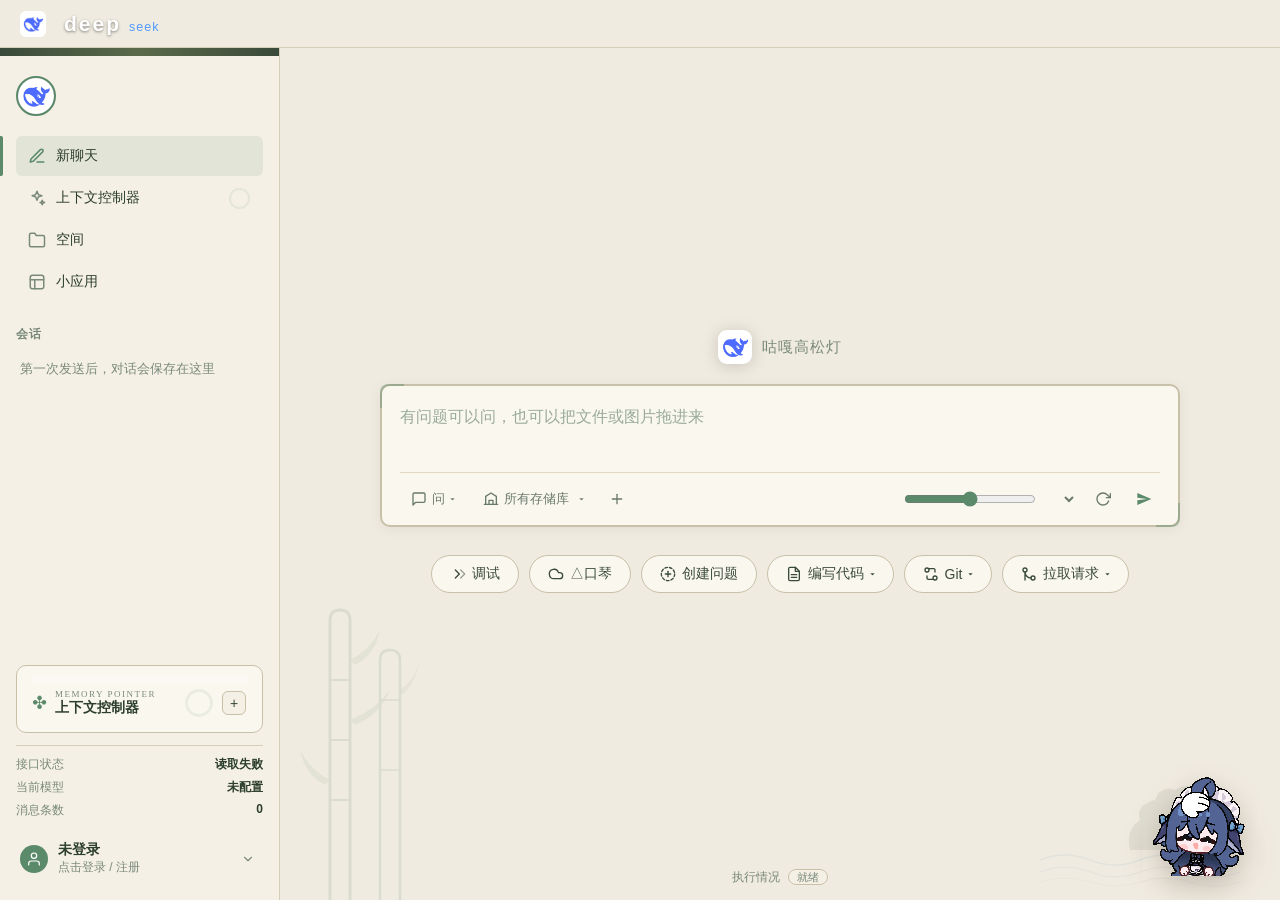
==== commit 48309a8d: "Add files via upload" ====
--- a/index.html
+++ b/index.html
@@ -5,17 +5,17 @@
 <meta name="viewport" content="width=device-width, initial-scale=1.0">
 <title>DSH大骚货频道</title>
 <link rel="stylesheet" href="https://miaoda.feishu.cn/fonts/css2?family=Noto+Serif+SC:wght@400;600;700;900&family=Noto+Sans+SC:wght@300;400;500;700&display=swap">
-<link rel="stylesheet" href="/theme.css">
-<link rel="stylesheet" href="/app.css">
-<link rel="stylesheet" href="/pet.css">
-<link rel="stylesheet" href="/auth.css">
+<link rel="stylesheet" href="theme.css">
+<link rel="stylesheet" href="app.css">
+<link rel="stylesheet" href="pet.css">
+<link rel="stylesheet" href="auth.css">
 </head>
 <body>
 
 <!-- ===== 顶部标题栏 ===== -->
 <div class="theme-bar">
   <!-- 左上角 Logo：换成自己的图片 → 改 web/theme.js 顶部的 BRAND_LOGO_SRC（详见 web/assets/brand/README.md） -->
-  <img id="brandLogo" class="brand-logo" src="/assets/brand/logo.svg" alt="" draggable="false" />
+  <img id="brandLogo" class="brand-logo" src="assets/brand/logo.svg" alt="" draggable="false" />
   <!-- Logo 后面的两段标题：第一段加粗白字更大，第二段常规蓝字更小，两段文字底部对齐（基线对齐）。
        改文案直接改这两行即可。 -->
   <div class="brand-title" aria-label="deepseek">
@@ -27,7 +27,7 @@
   <!-- ===== 左侧边栏 ===== -->
   <aside class="sidebar">
     <!-- 左侧圆标：换成自己的图片 → 改 web/theme.js 顶部的 BRAND_MARK_SRC（详见 web/assets/brand/README.md） -->
-    <div class="sidebar-avatar"><img id="brandMark" class="brand-mark" src="/assets/brand/logo.svg" alt="DSH" draggable="false" /></div>
+    <div class="sidebar-avatar"><img id="brandMark" class="brand-mark" src="assets/brand/logo.svg" alt="DSH" draggable="false" /></div>
 
     <nav class="sidebar-nav" aria-label="主导航">
       <button class="nav-item" type="button" id="navNewChat">
@@ -247,7 +247,7 @@
         <!-- 小 logo + 一句话同排显示（logo + 文字），图片地址跟左上角同一个常量 BRAND_LOGO_SRC -->
         <div class="center-head">
           <div class="center-icon">
-            <img id="centerLogo" class="center-logo" src="/assets/brand/logo.svg" alt="" draggable="false" />
+            <img id="centerLogo" class="center-logo" src="assets/brand/logo.svg" alt="" draggable="false" />
           </div>
           <p class="center-slogan">咕嘎高松灯</p>
         </div>
@@ -443,10 +443,10 @@
 </div>
 
 <!-- 不透明度调节的读写都在 tuner-store.js（页面地址 /tuner），必须先于其他脚本加载 -->
-<script src="/tuner-store.js"></script>
-<script src="/app.js"></script>
-<script src="/theme.js"></script>
-<script src="/auth.js"></script>
-<script src="/pet.js"></script>
+<script src="tuner-store.js"></script>
+<script src="app.js"></script>
+<script src="theme.js"></script>
+<script src="auth.js"></script>
+<script src="pet.js"></script>
 </body>
 </html>
